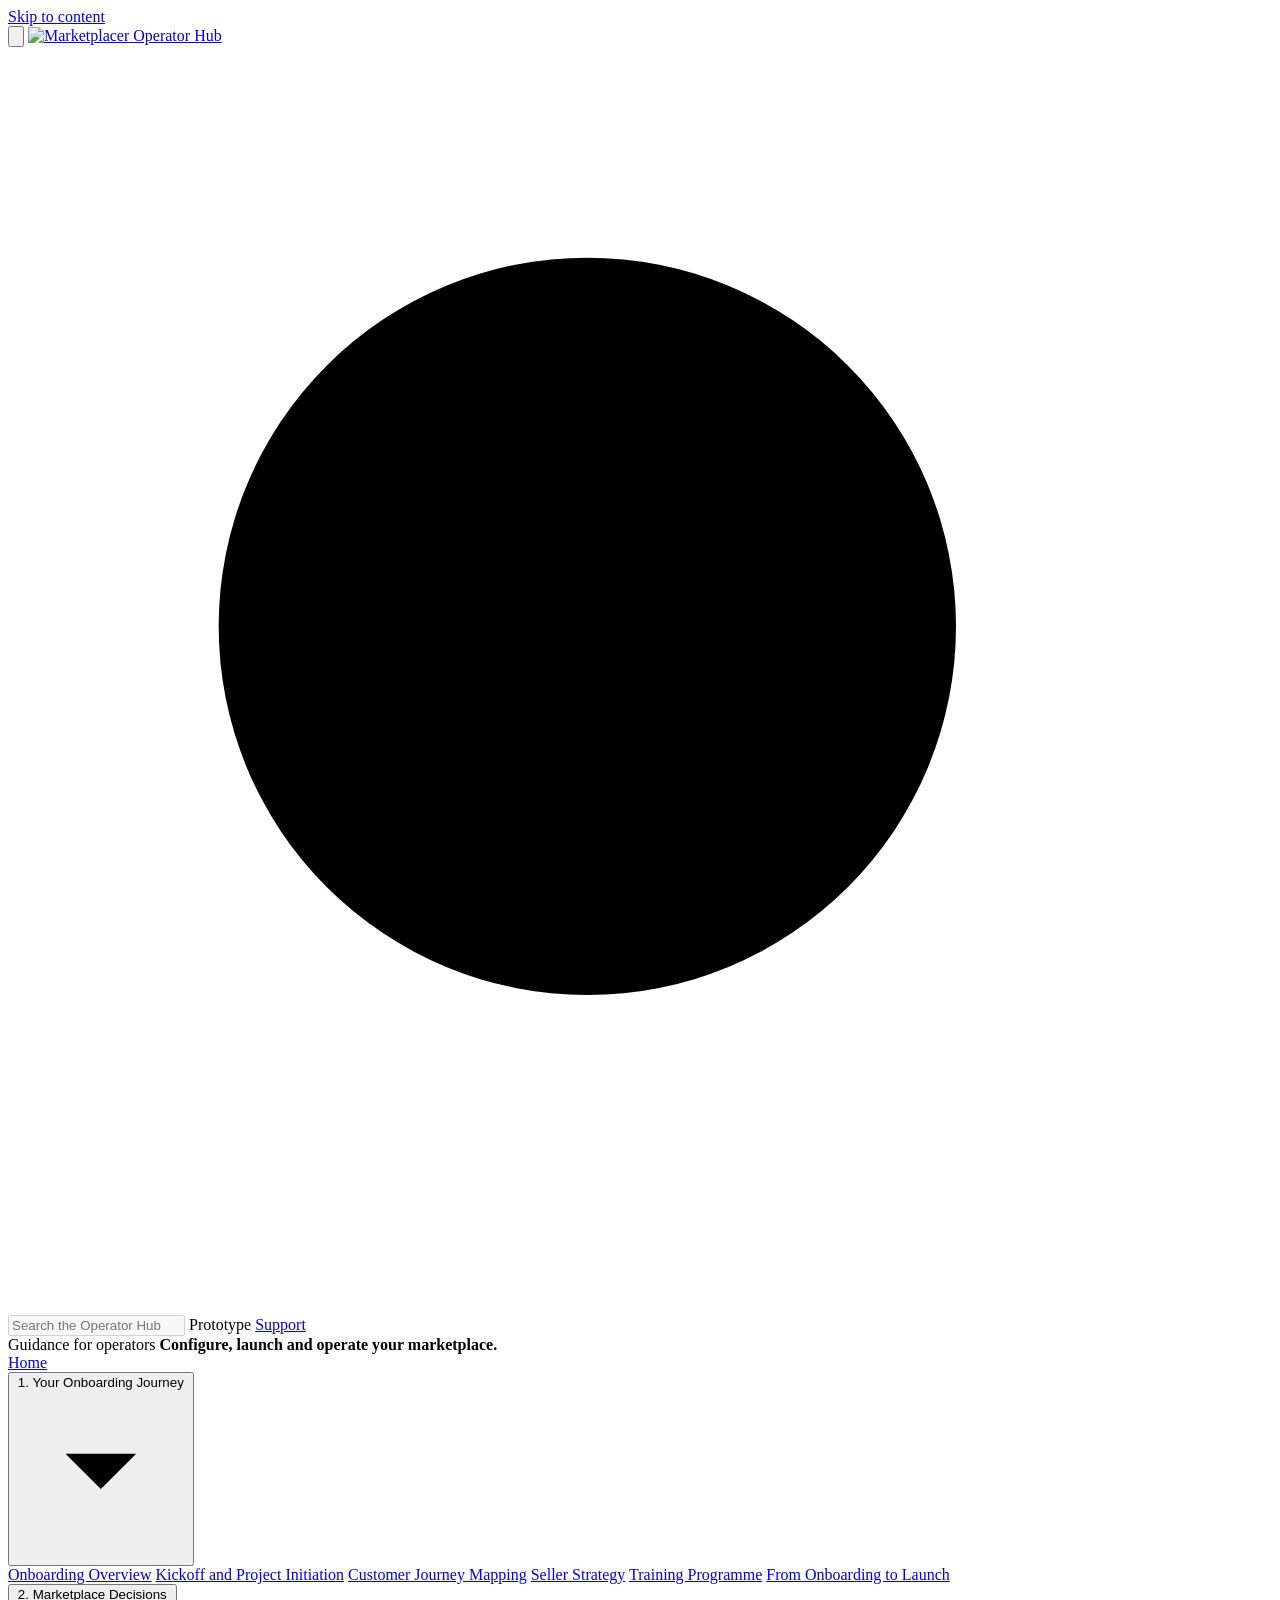
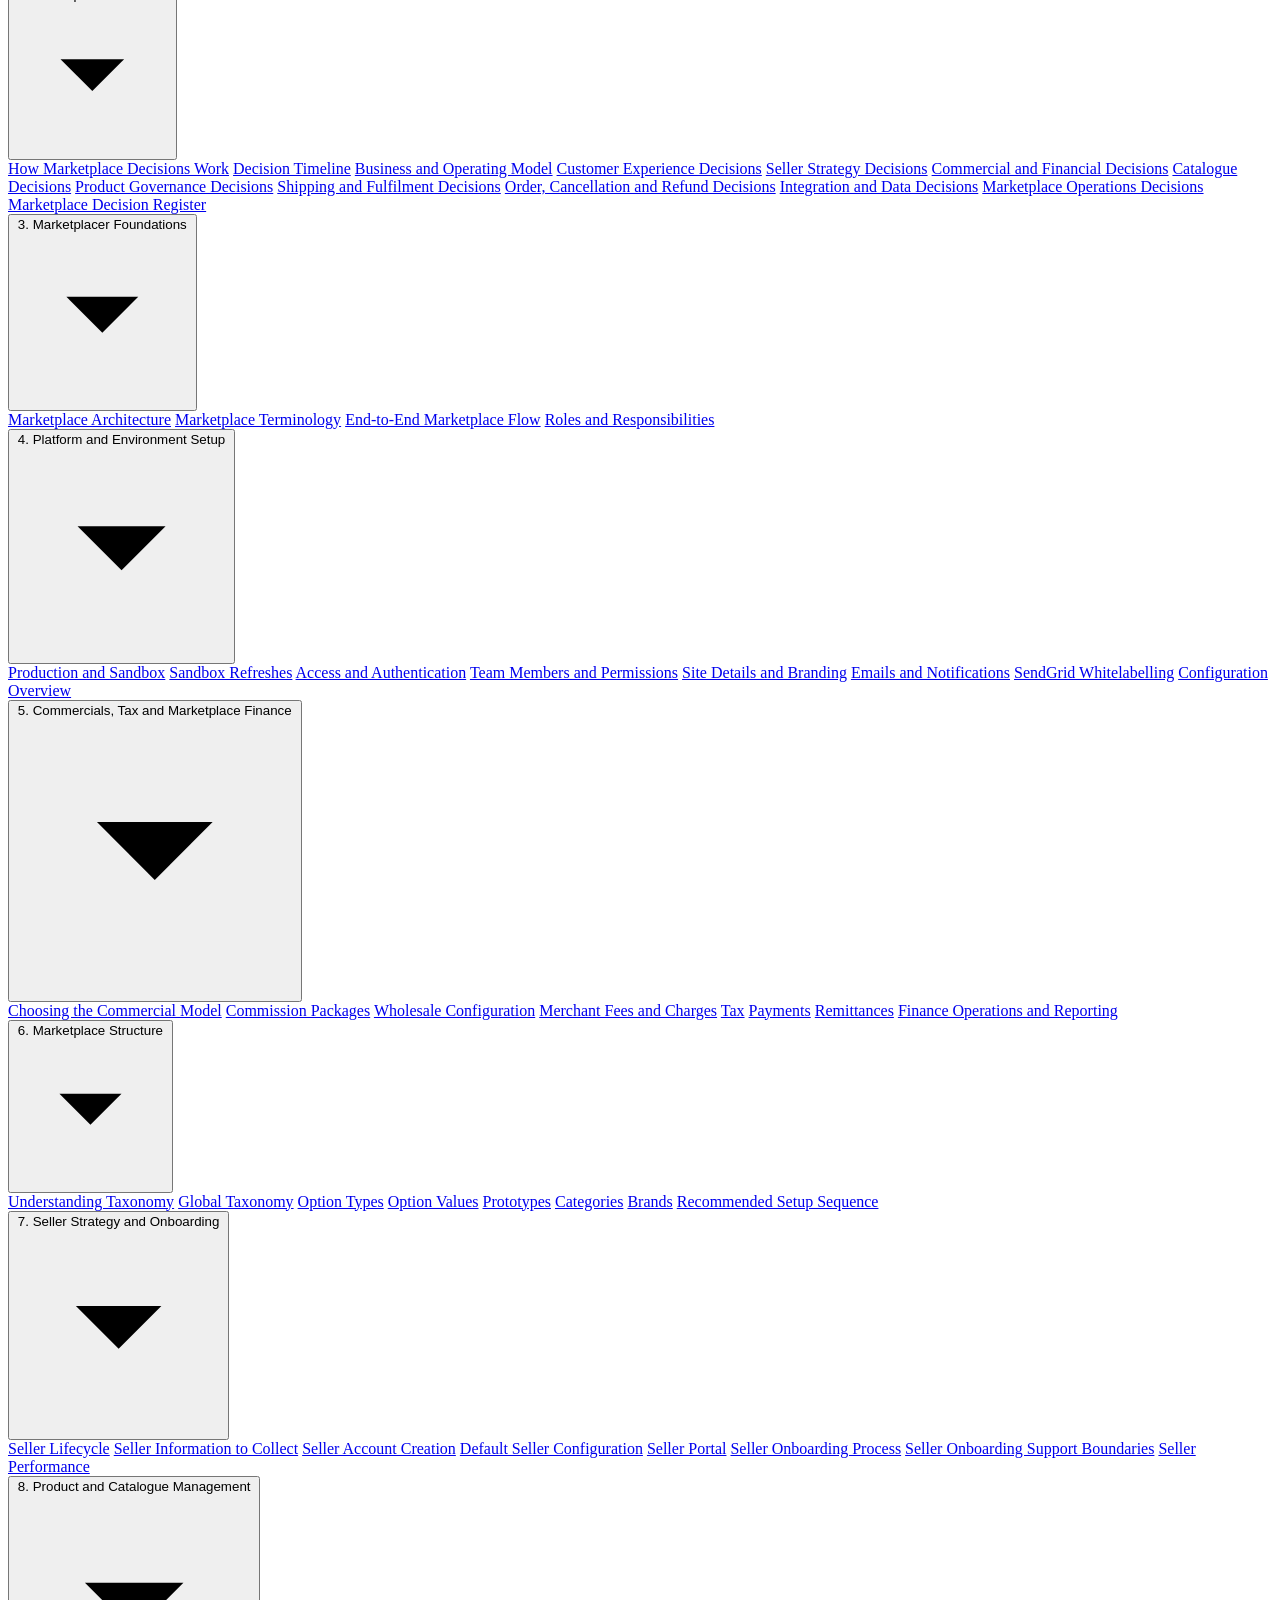
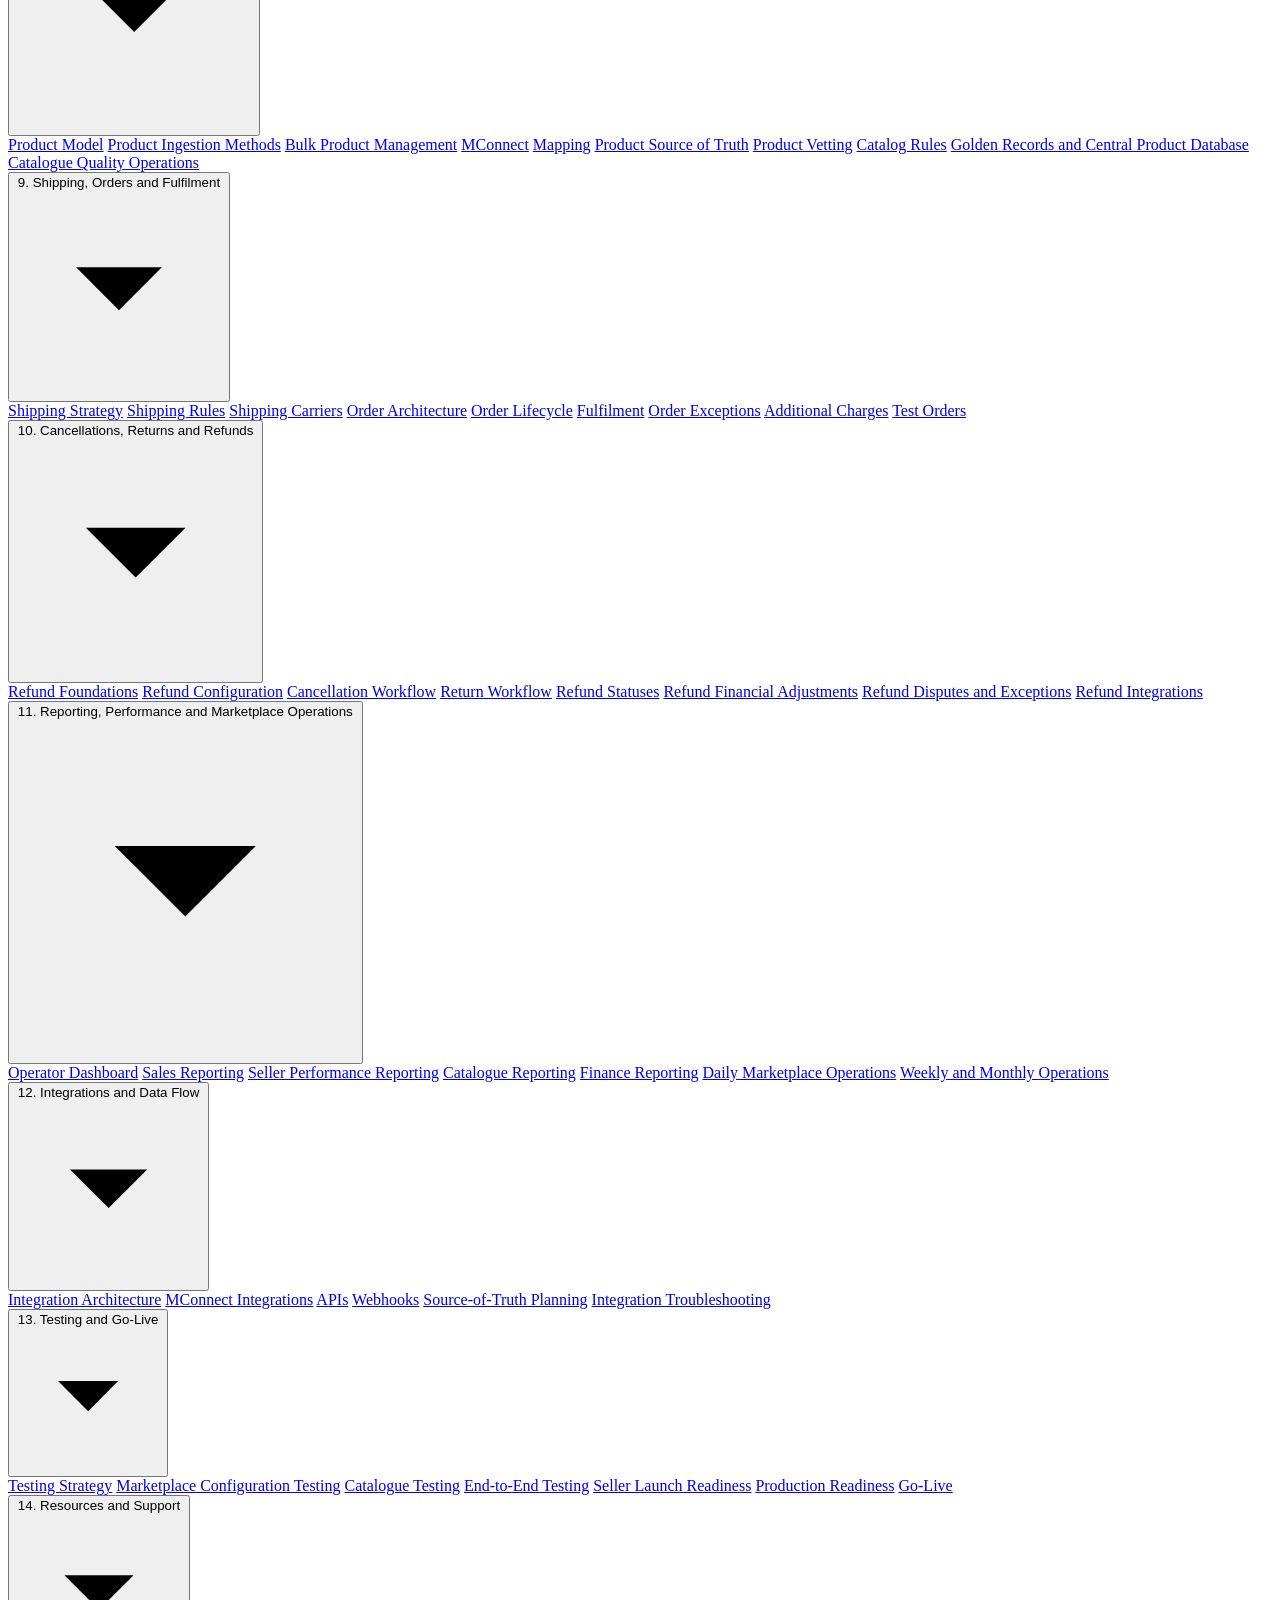
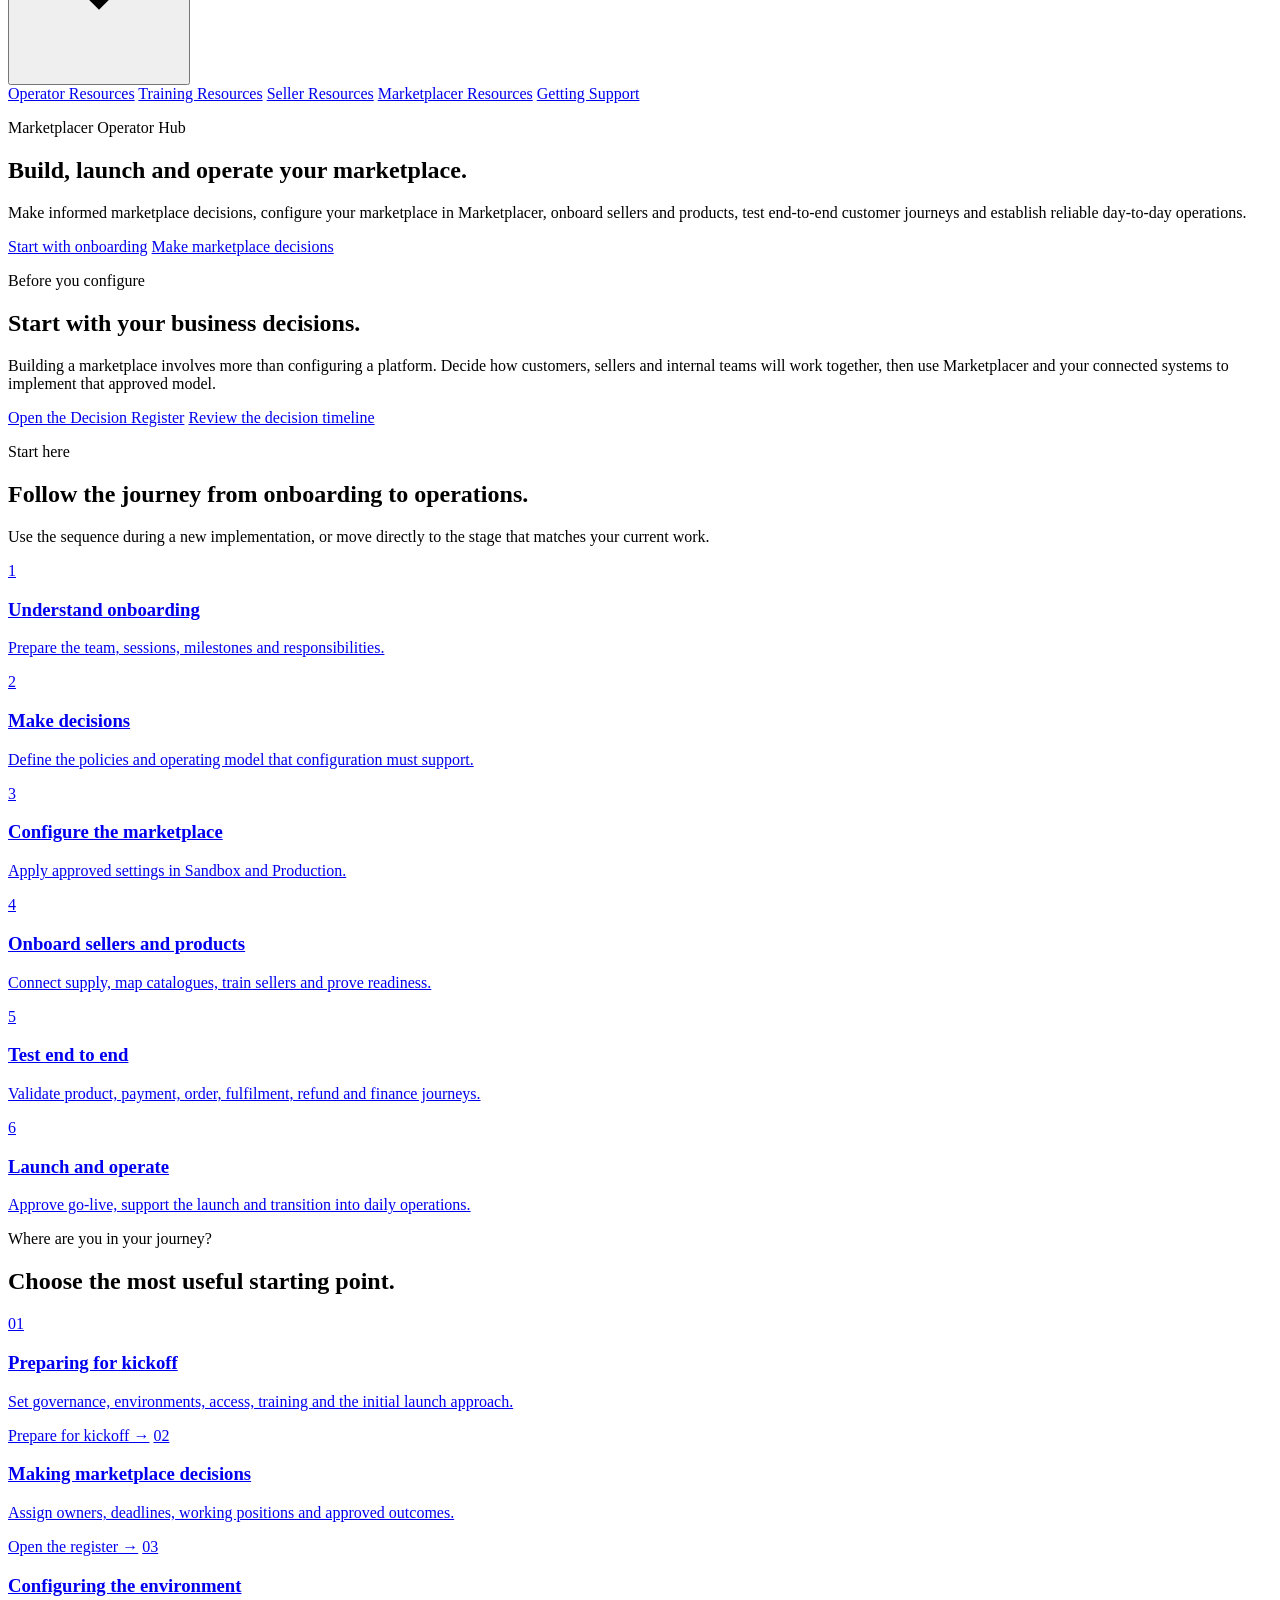
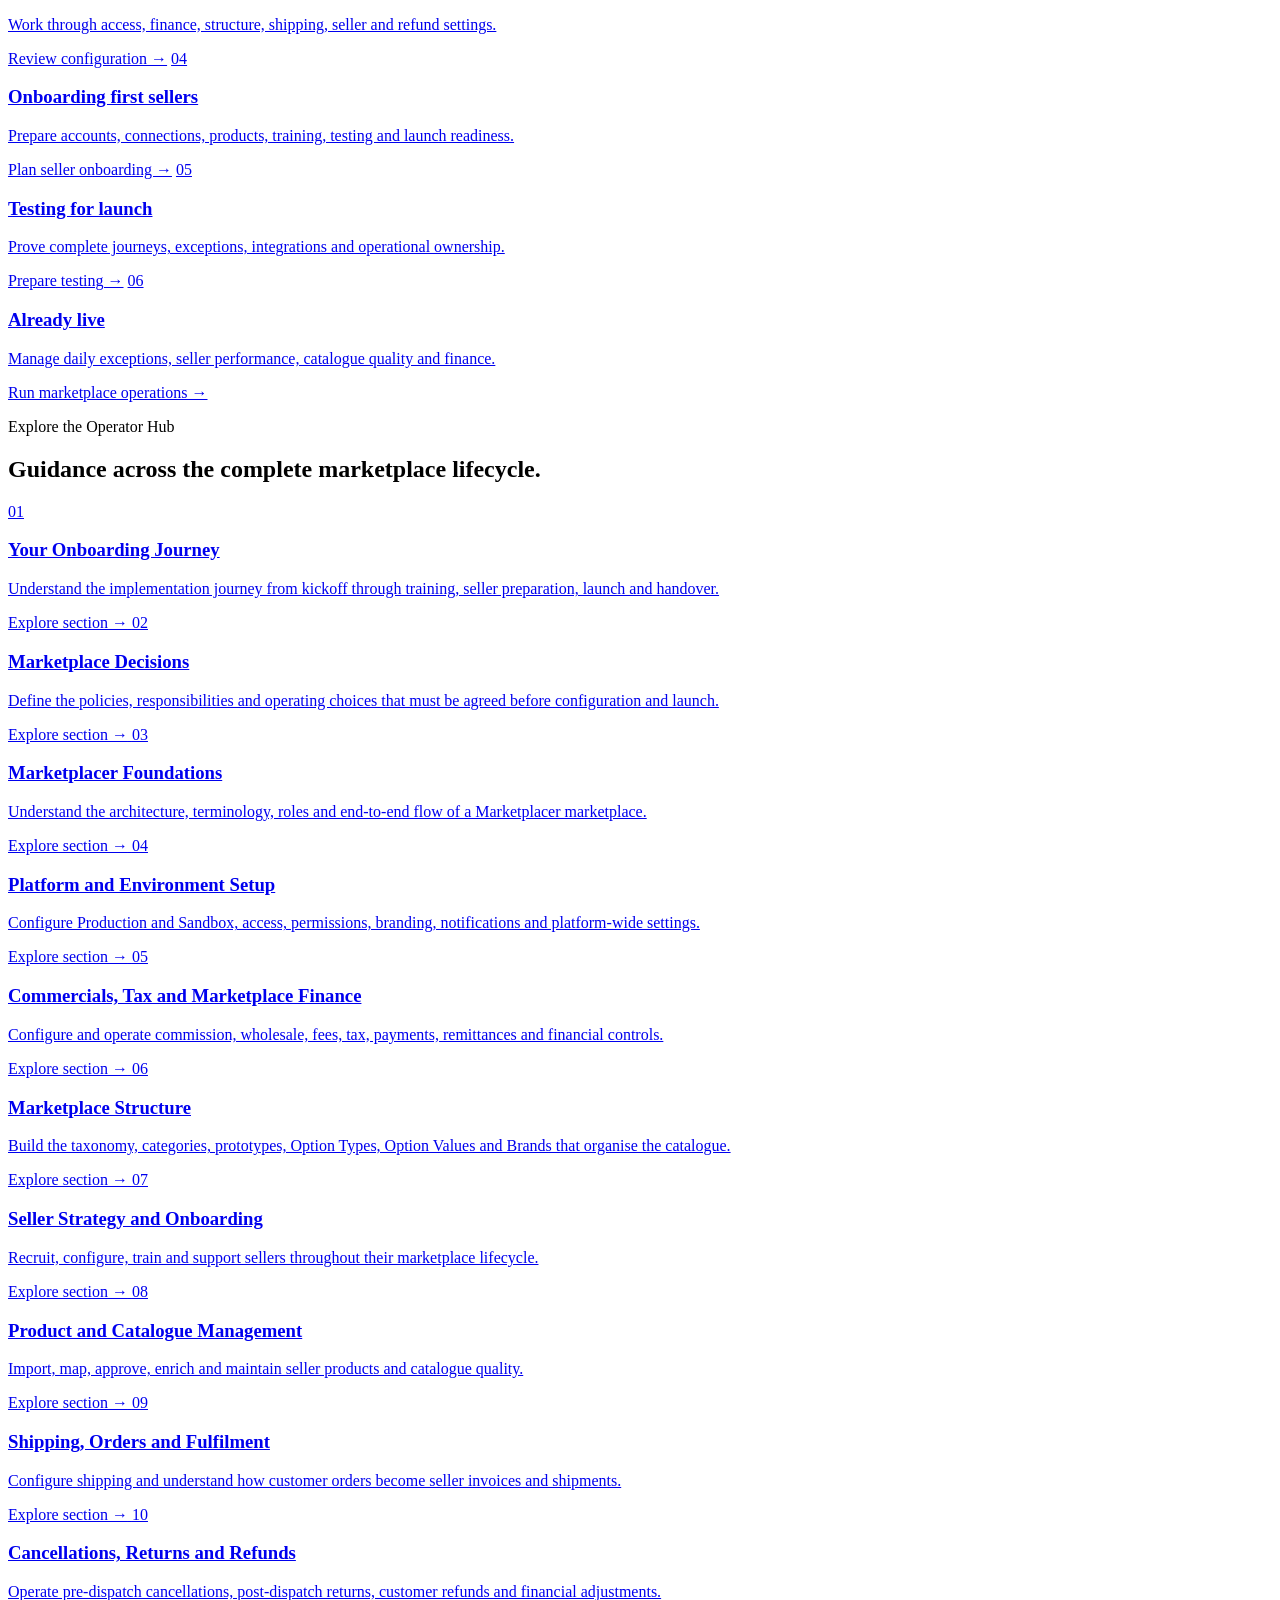
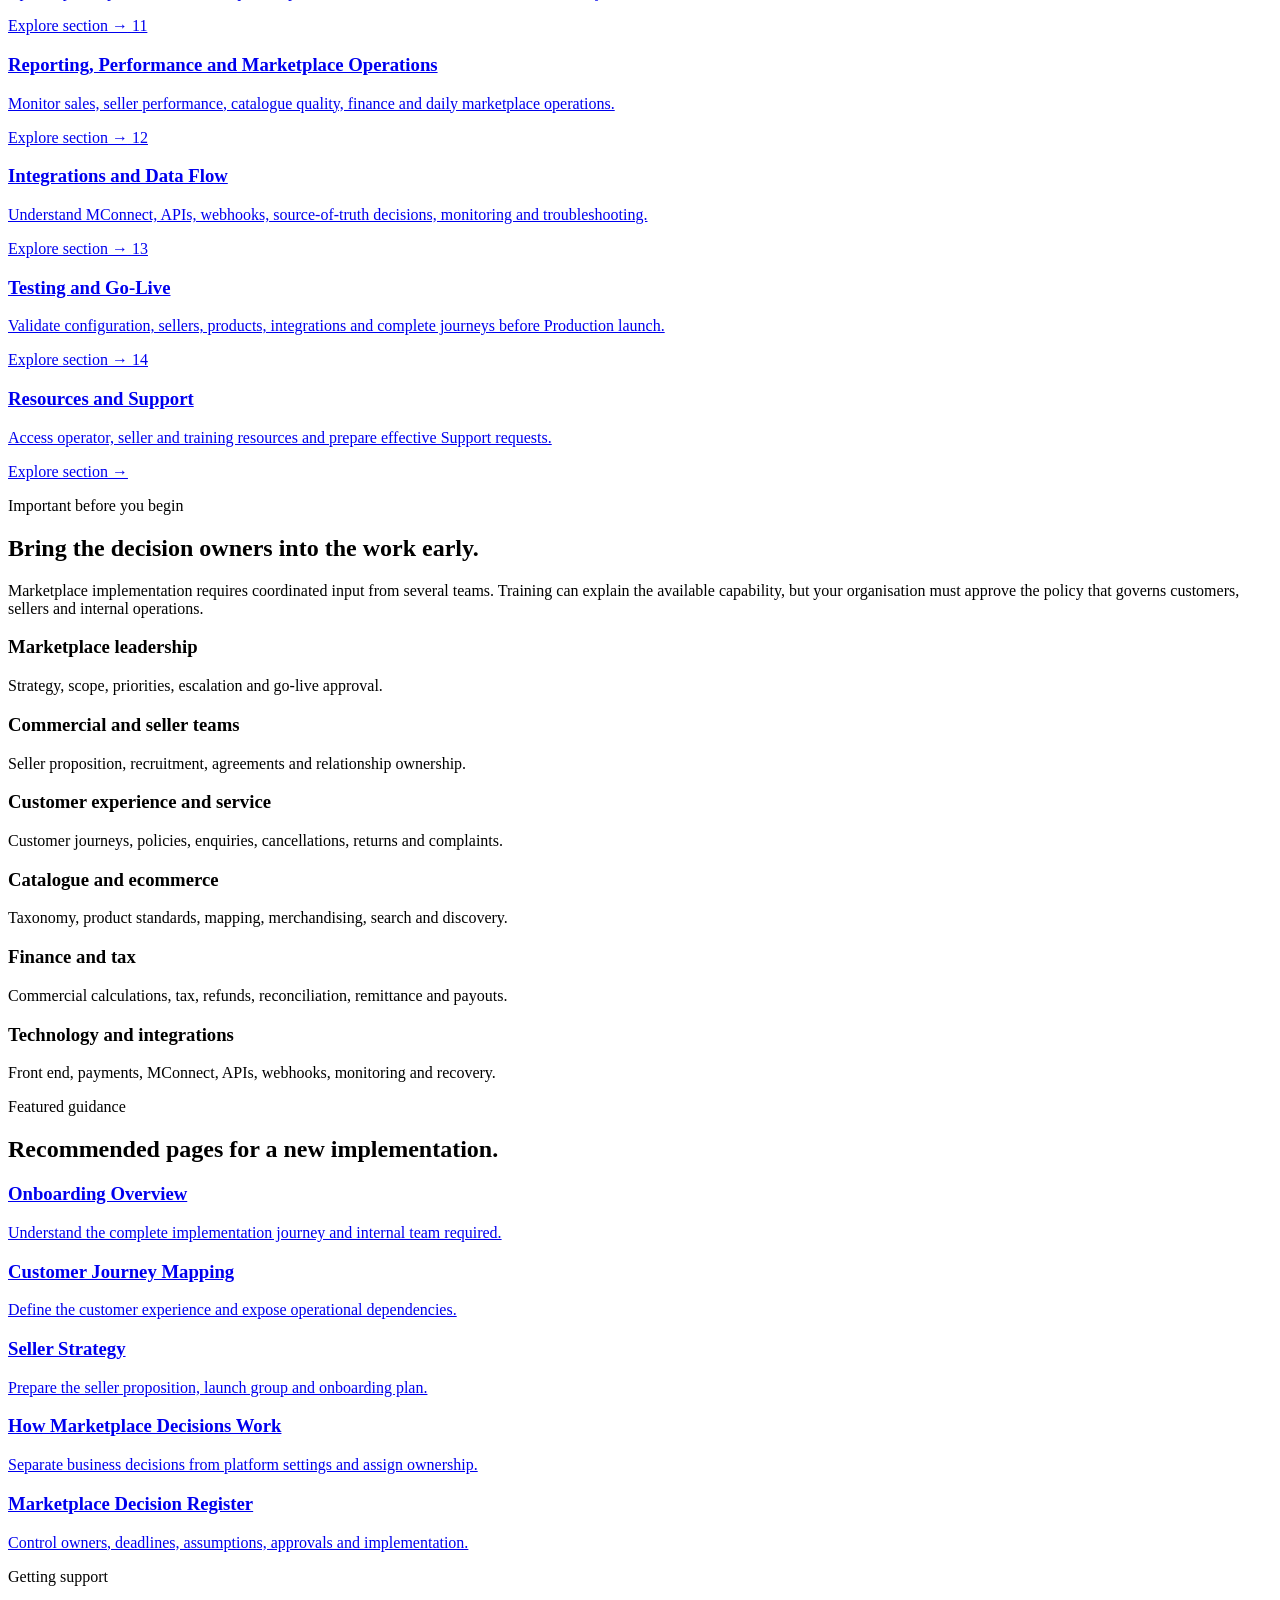
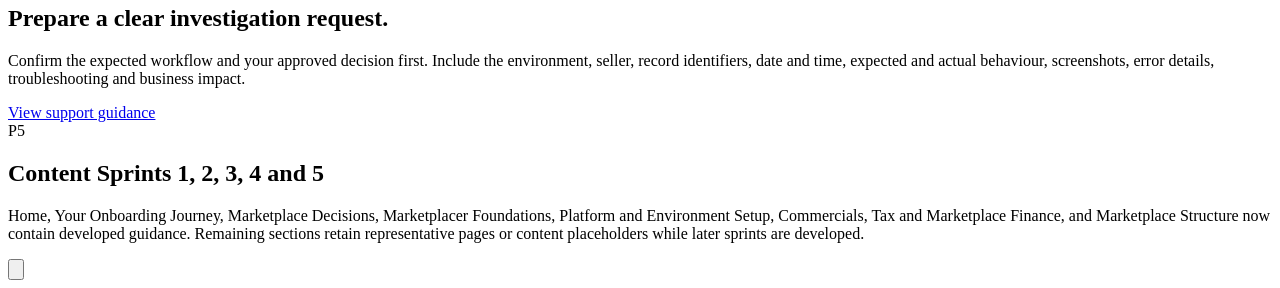
==== index.html @ d18de03f "Add Marketplace Structure Content Sprint 5 (#5) * Update Operator Hub for Content Sprint 5  * Add Ma" ====
<!doctype html>
<html lang="en">
<head>
  <meta charset="utf-8">
  <meta name="viewport" content="width=device-width, initial-scale=1">
  <meta name="description" content="Marketplacer Operator Hub prototype">
  <title>Marketplacer Operator Hub</title>
  <link rel="icon" type="image/png" href="assets/marketplacer-favicon-black.png">
  <link rel="preconnect" href="https://fonts.googleapis.com">
  <link rel="preconnect" href="https://fonts.gstatic.com" crossorigin>
  <link href="https://fonts.googleapis.com/css2?family=Manrope:wght@400;500;600;700;800&display=swap" rel="stylesheet">
  <link rel="stylesheet" href="css/styles.css">
</head>
<body>
  <a class="skip-link" href="#main-content">Skip to content</a>

  <header class="topbar">
    <button class="icon-button mobile-menu-button" id="mobile-menu-button" aria-label="Open navigation" aria-expanded="false">
      <svg viewBox="0 0 24 24" aria-hidden="true"><path d="M4 7h16M4 12h16M4 17h16"/></svg>
    </button>

    <a class="brand" href="index.html" aria-label="Marketplacer Operator Hub home">
      <img src="assets/marketplacer-logo-white.png" alt="Marketplacer">
      <span class="brand-divider" aria-hidden="true"></span>
      <span class="brand-product">Operator Hub</span>
    </a>

    <div class="topbar-actions">
      <label class="search-shell" aria-label="Search prototype">
        <svg viewBox="0 0 24 24" aria-hidden="true"><circle cx="11" cy="11" r="7"></circle><path d="m20 20-4-4"></path></svg>
        <input type="search" placeholder="Search the Operator Hub" disabled>
        <span class="prototype-label">Prototype</span>
      </label>
      <a class="support-link" href="?page=getting-support">Support</a>
    </div>
  </header>

  <div class="app-shell">
    <div class="drawer-backdrop" id="drawer-backdrop"></div>
    <aside class="sidebar" id="sidebar" aria-label="Main navigation">
      <div class="sidebar-intro">
        <span class="eyebrow">Guidance for operators</span>
        <strong>Configure, launch and operate your marketplace.</strong>
      </div>
      <nav id="primary-navigation"></nav>
    </aside>

    <main id="main-content" class="main-content" tabindex="-1">
      <div id="page-root"></div>
    </main>
  </div>

  <button class="back-to-top" id="back-to-top" aria-label="Back to top">
    <svg viewBox="0 0 24 24" aria-hidden="true"><path d="m6 14 6-6 6 6"/></svg>
  </button>

  <script src="js/content-sprint-1.js"></script>
  <script src="js/content-sprint-2.js"></script>
  <script src="js/content-sprint-3.js"></script>
  <script src="js/content-sprint-4.js"></script>
  <script src="js/content-sprint-5.js"></script>
  <script src="js/app.js"></script>
</body>
</html>
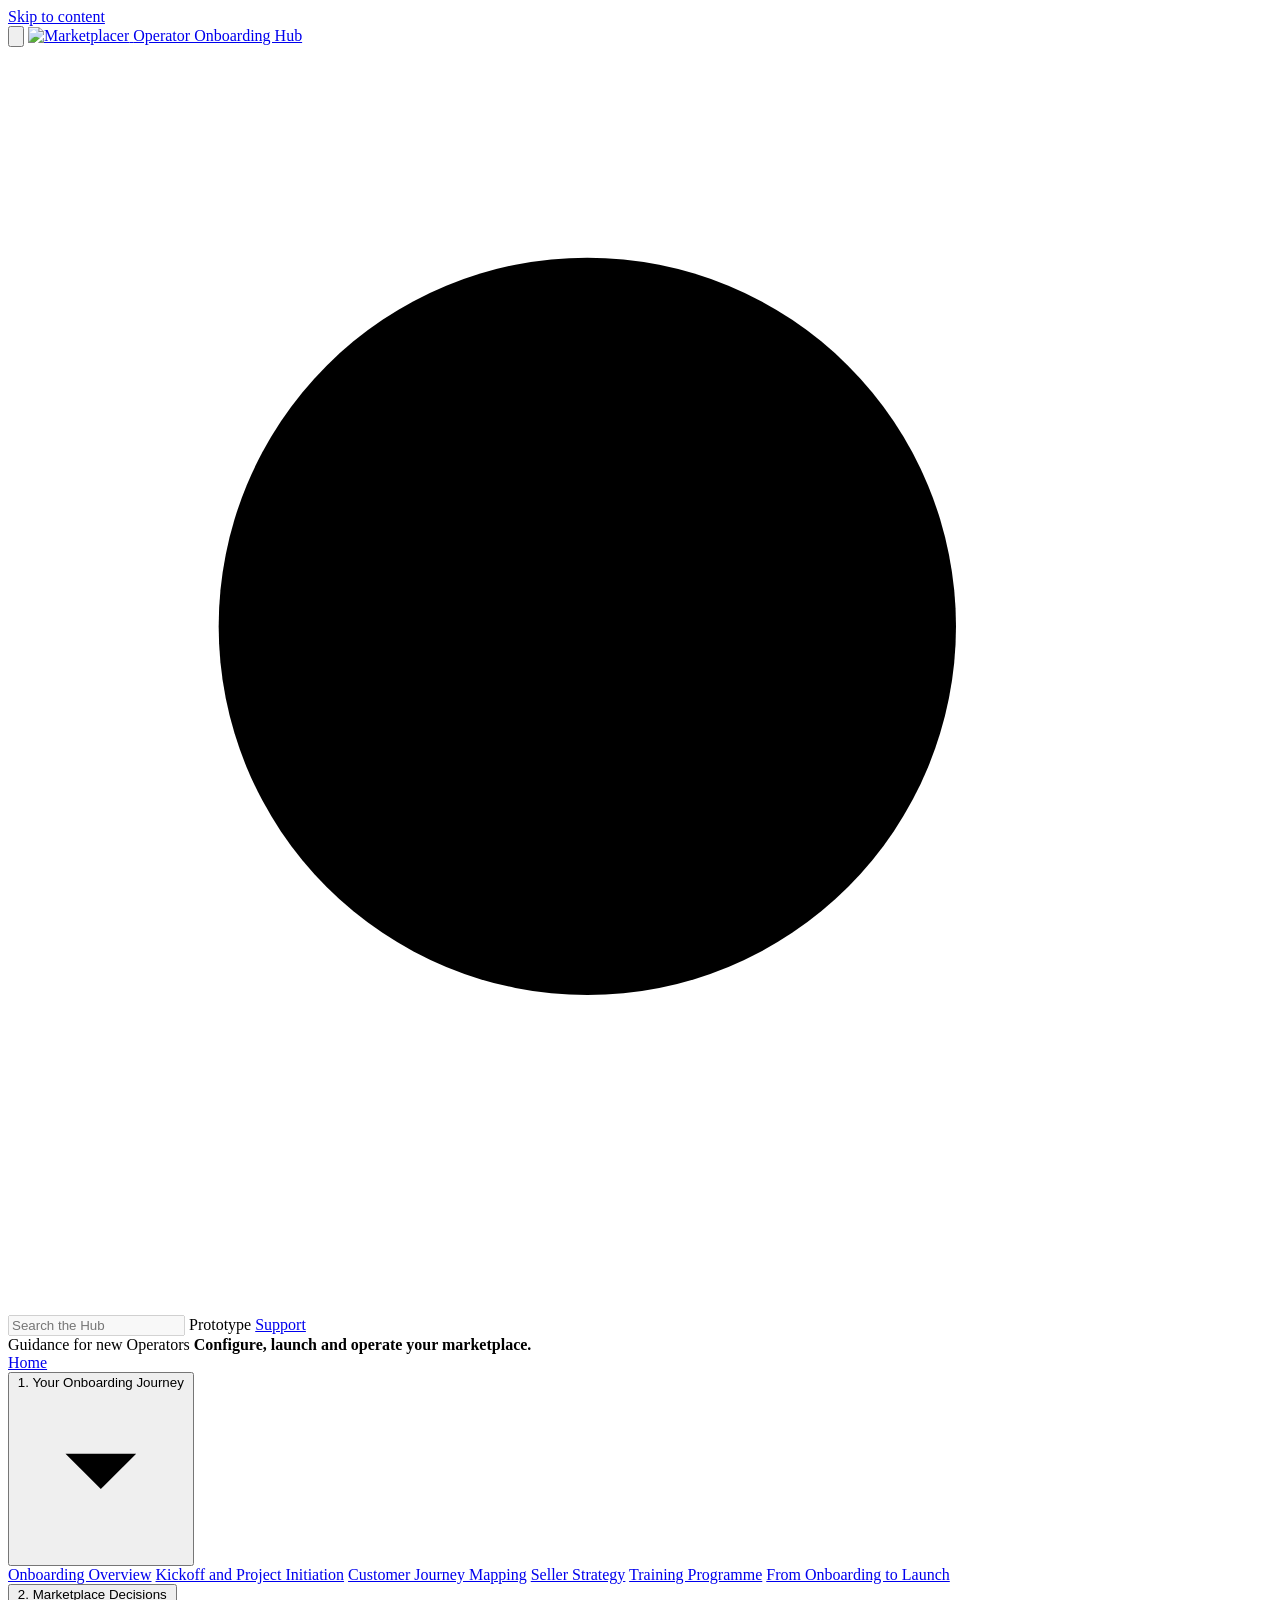
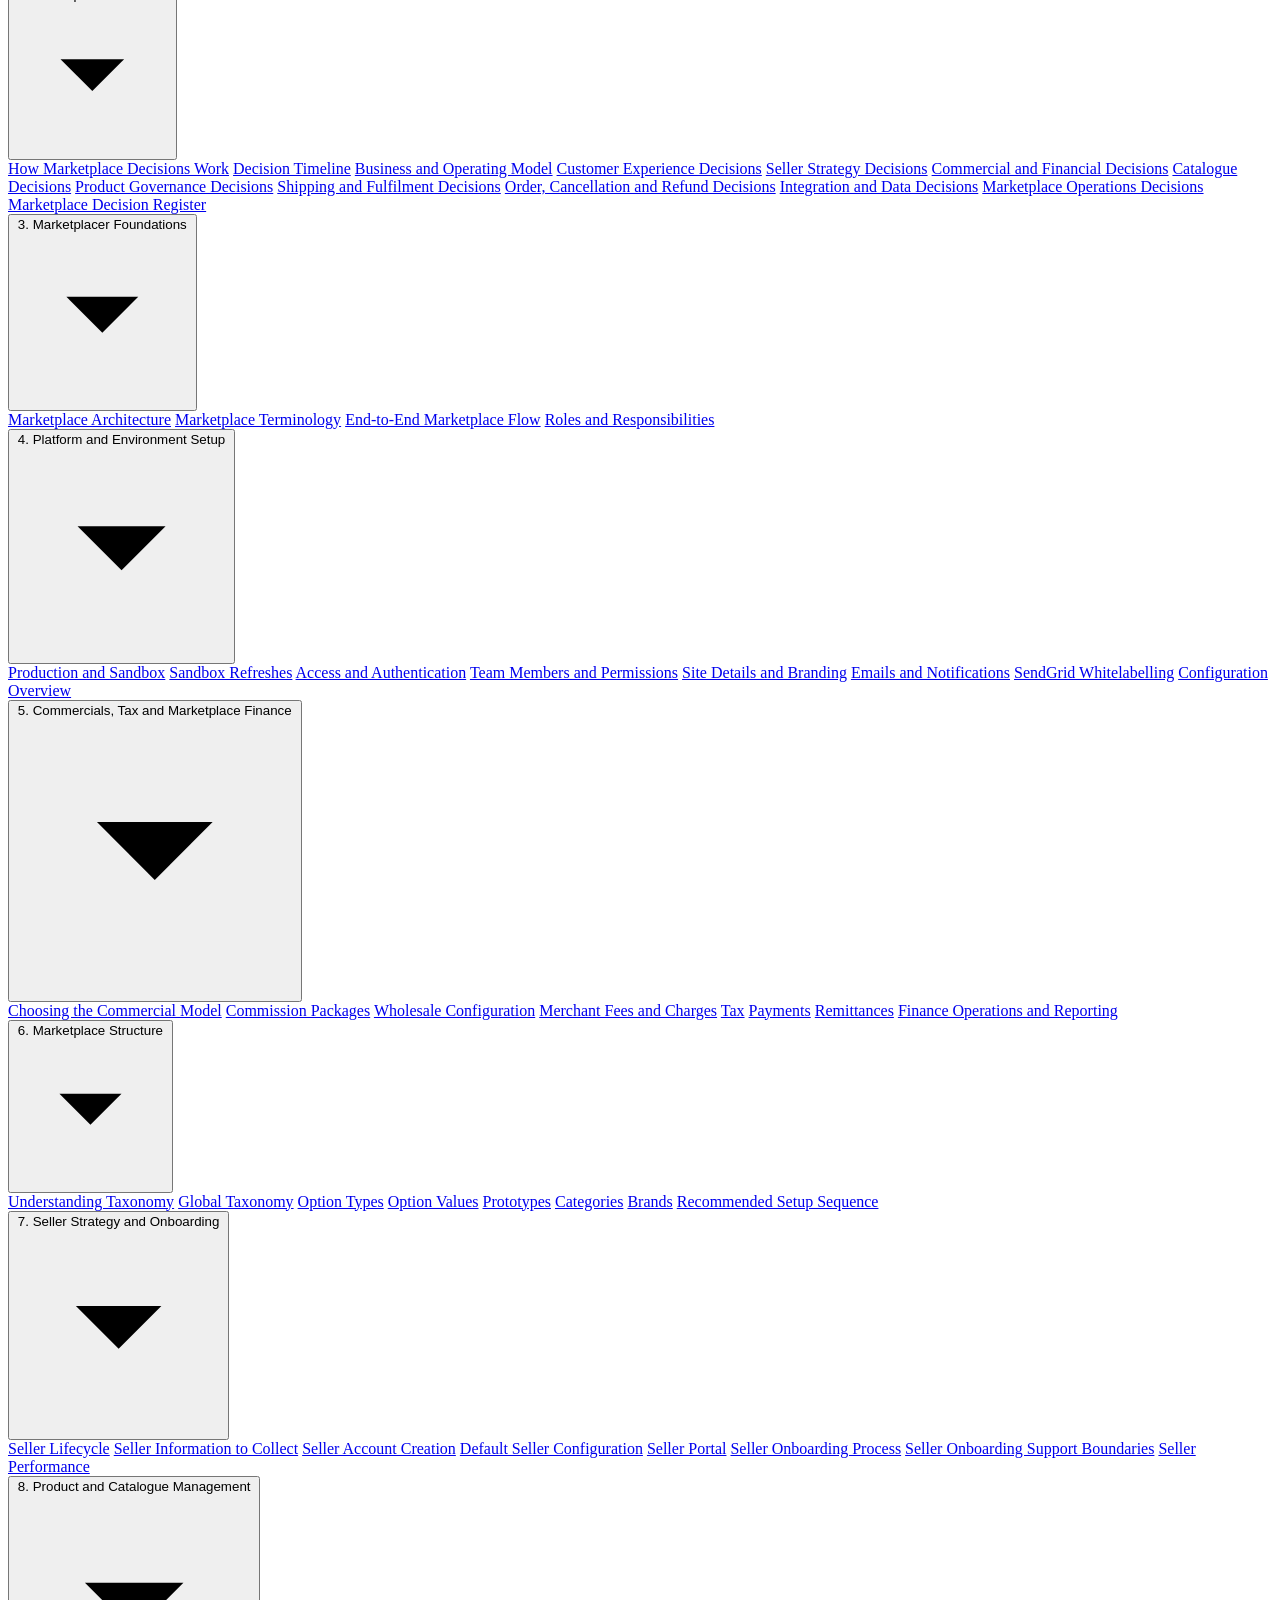
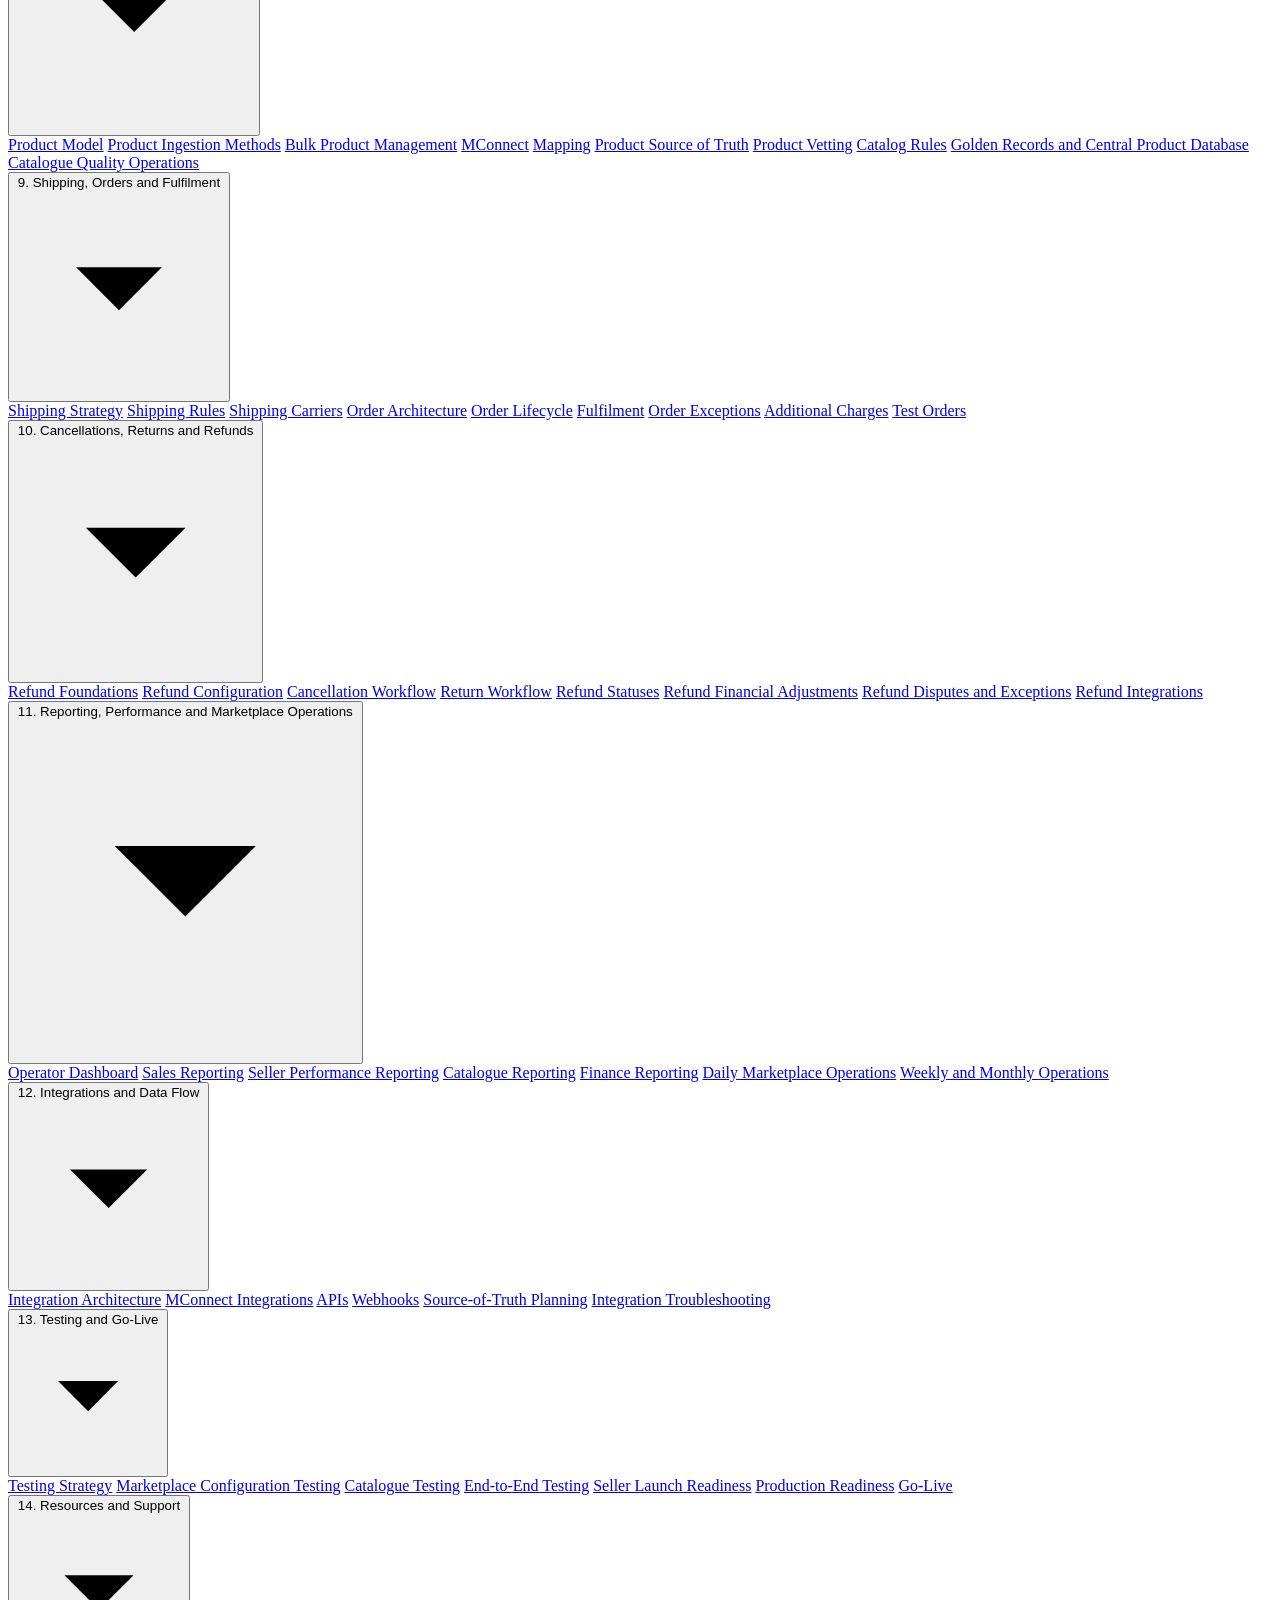
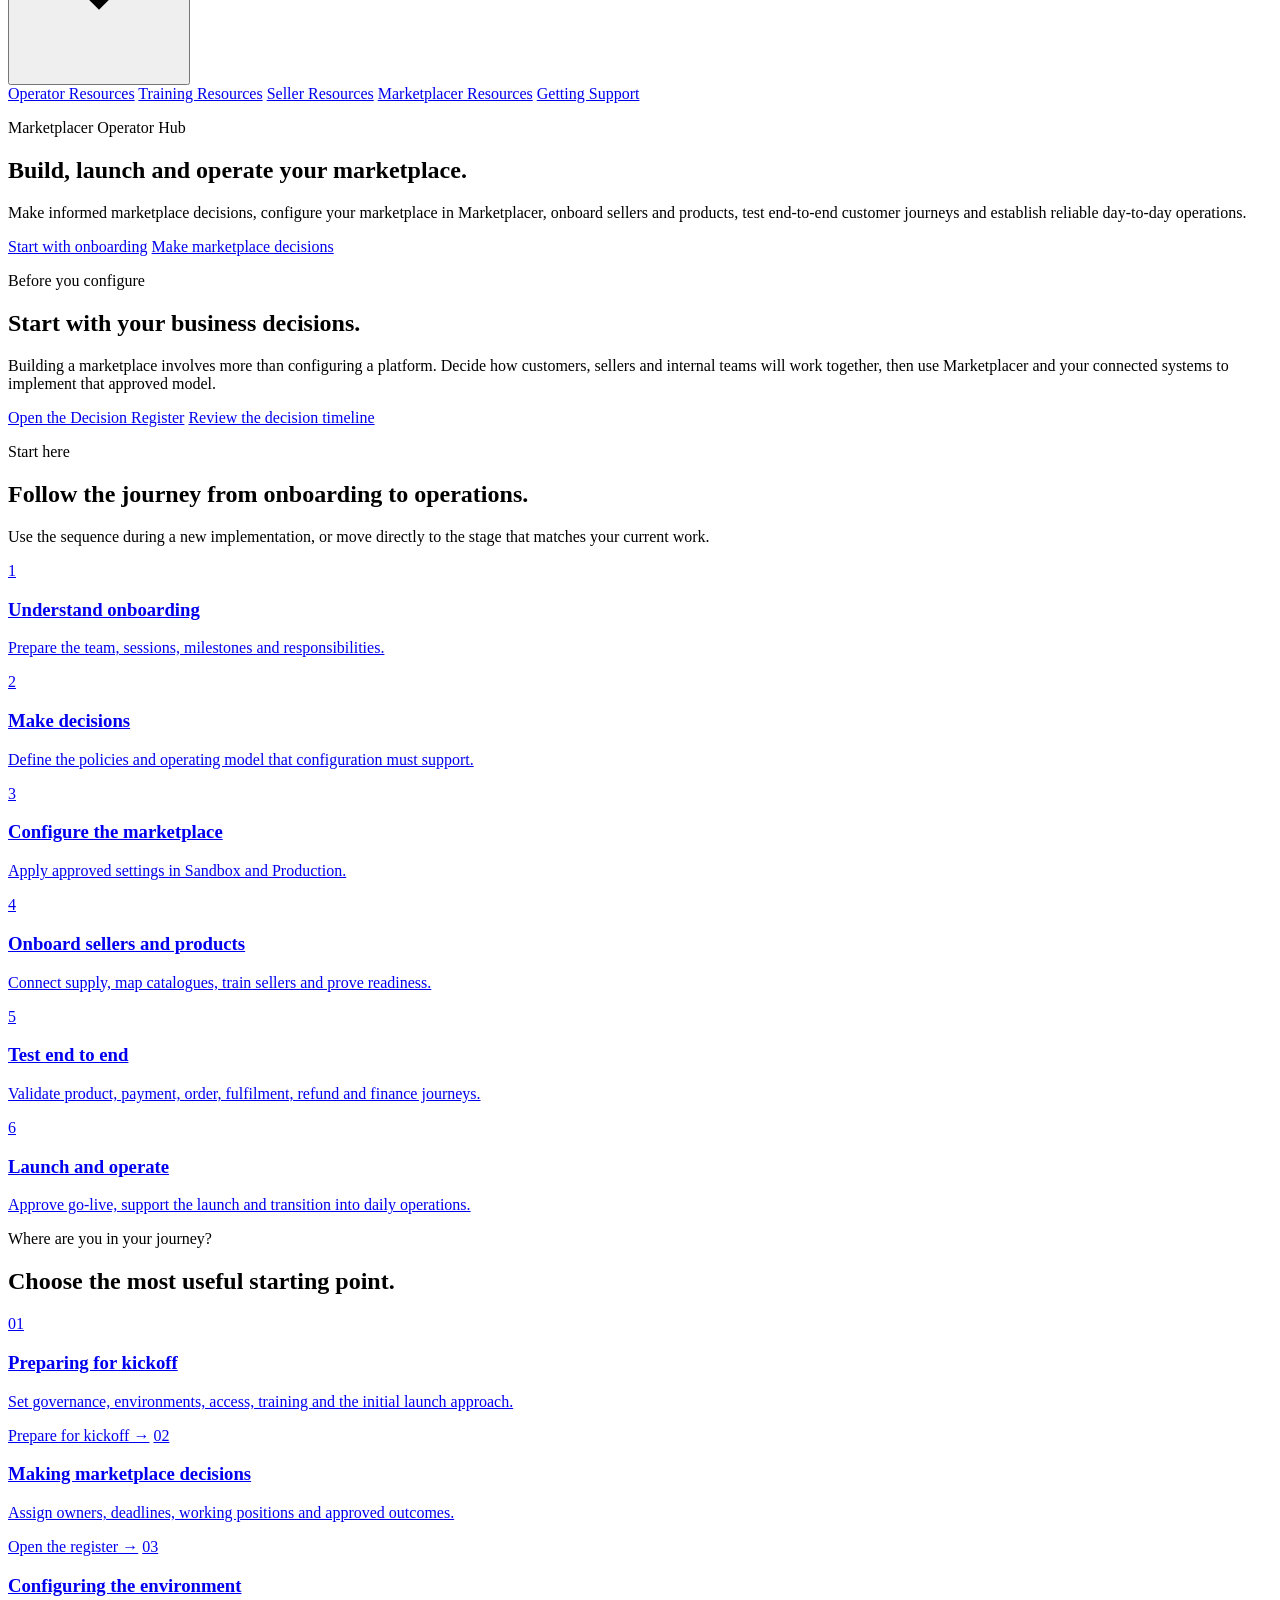
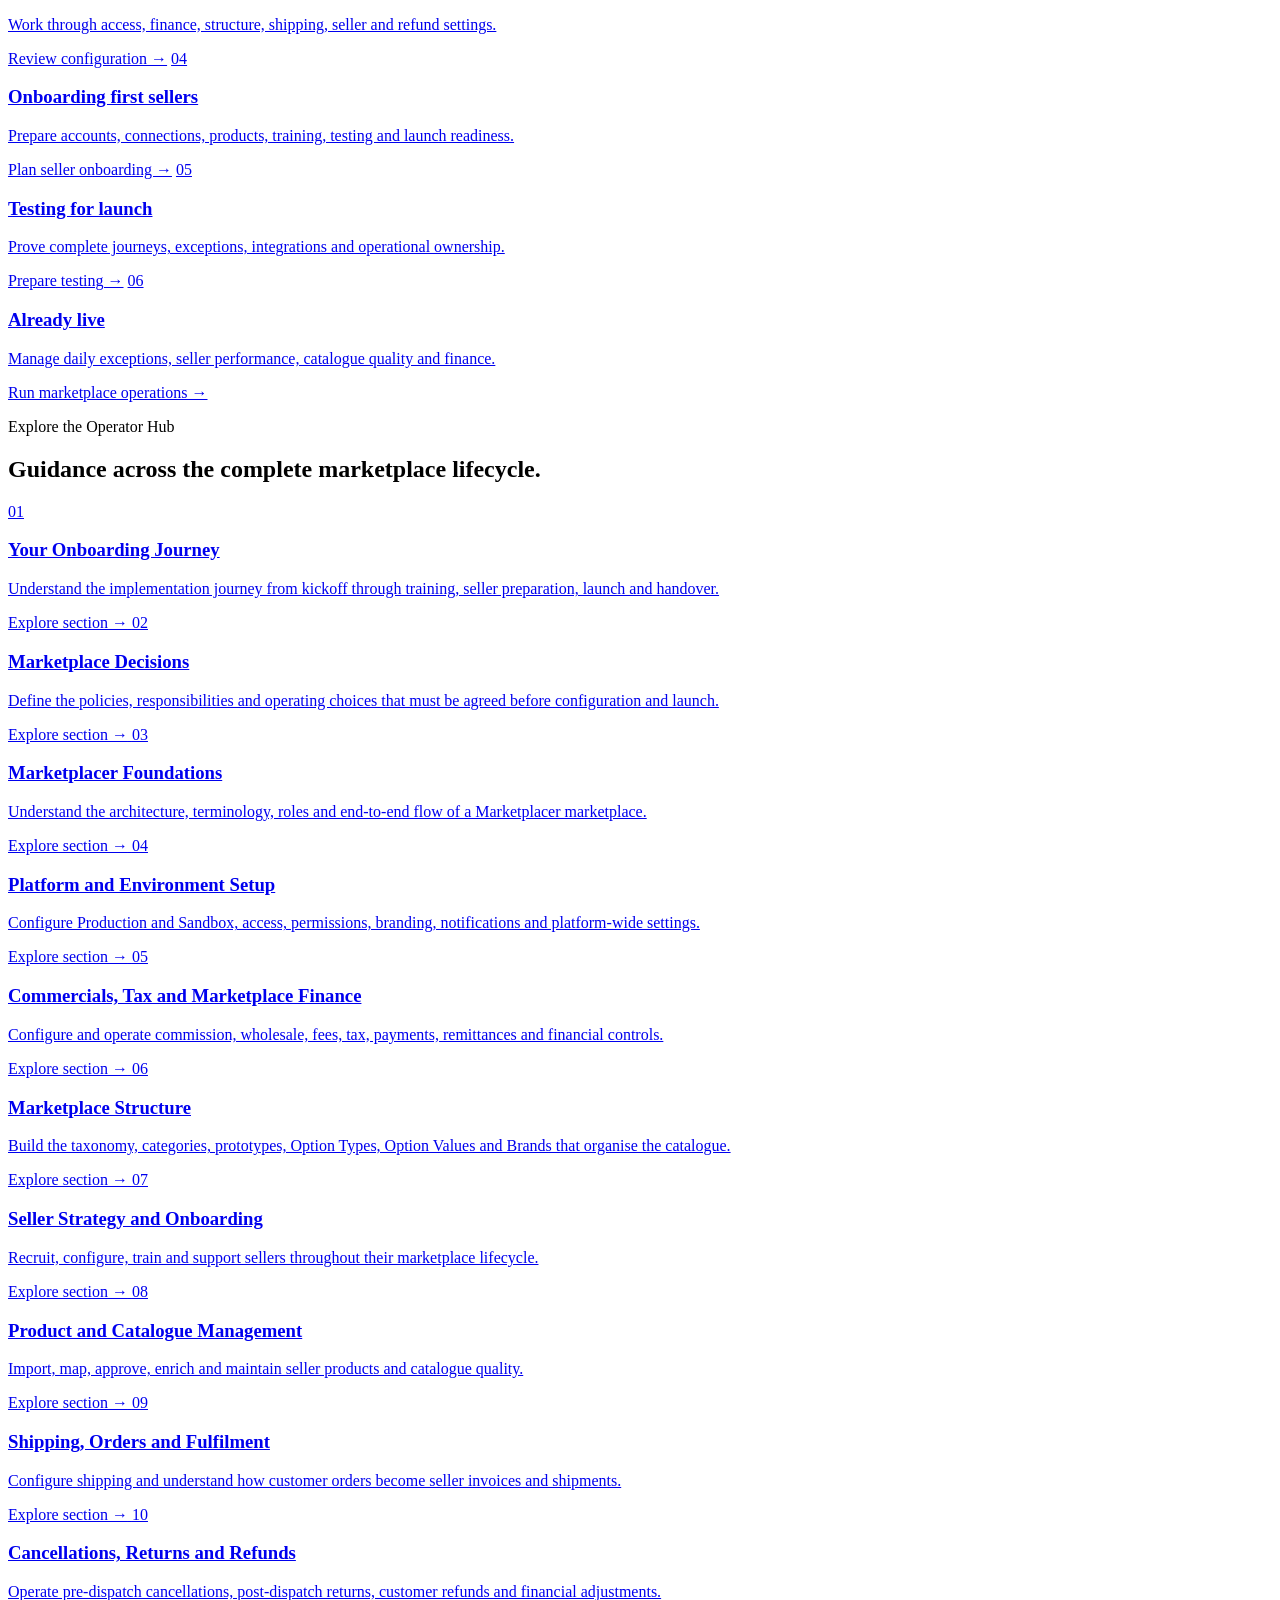
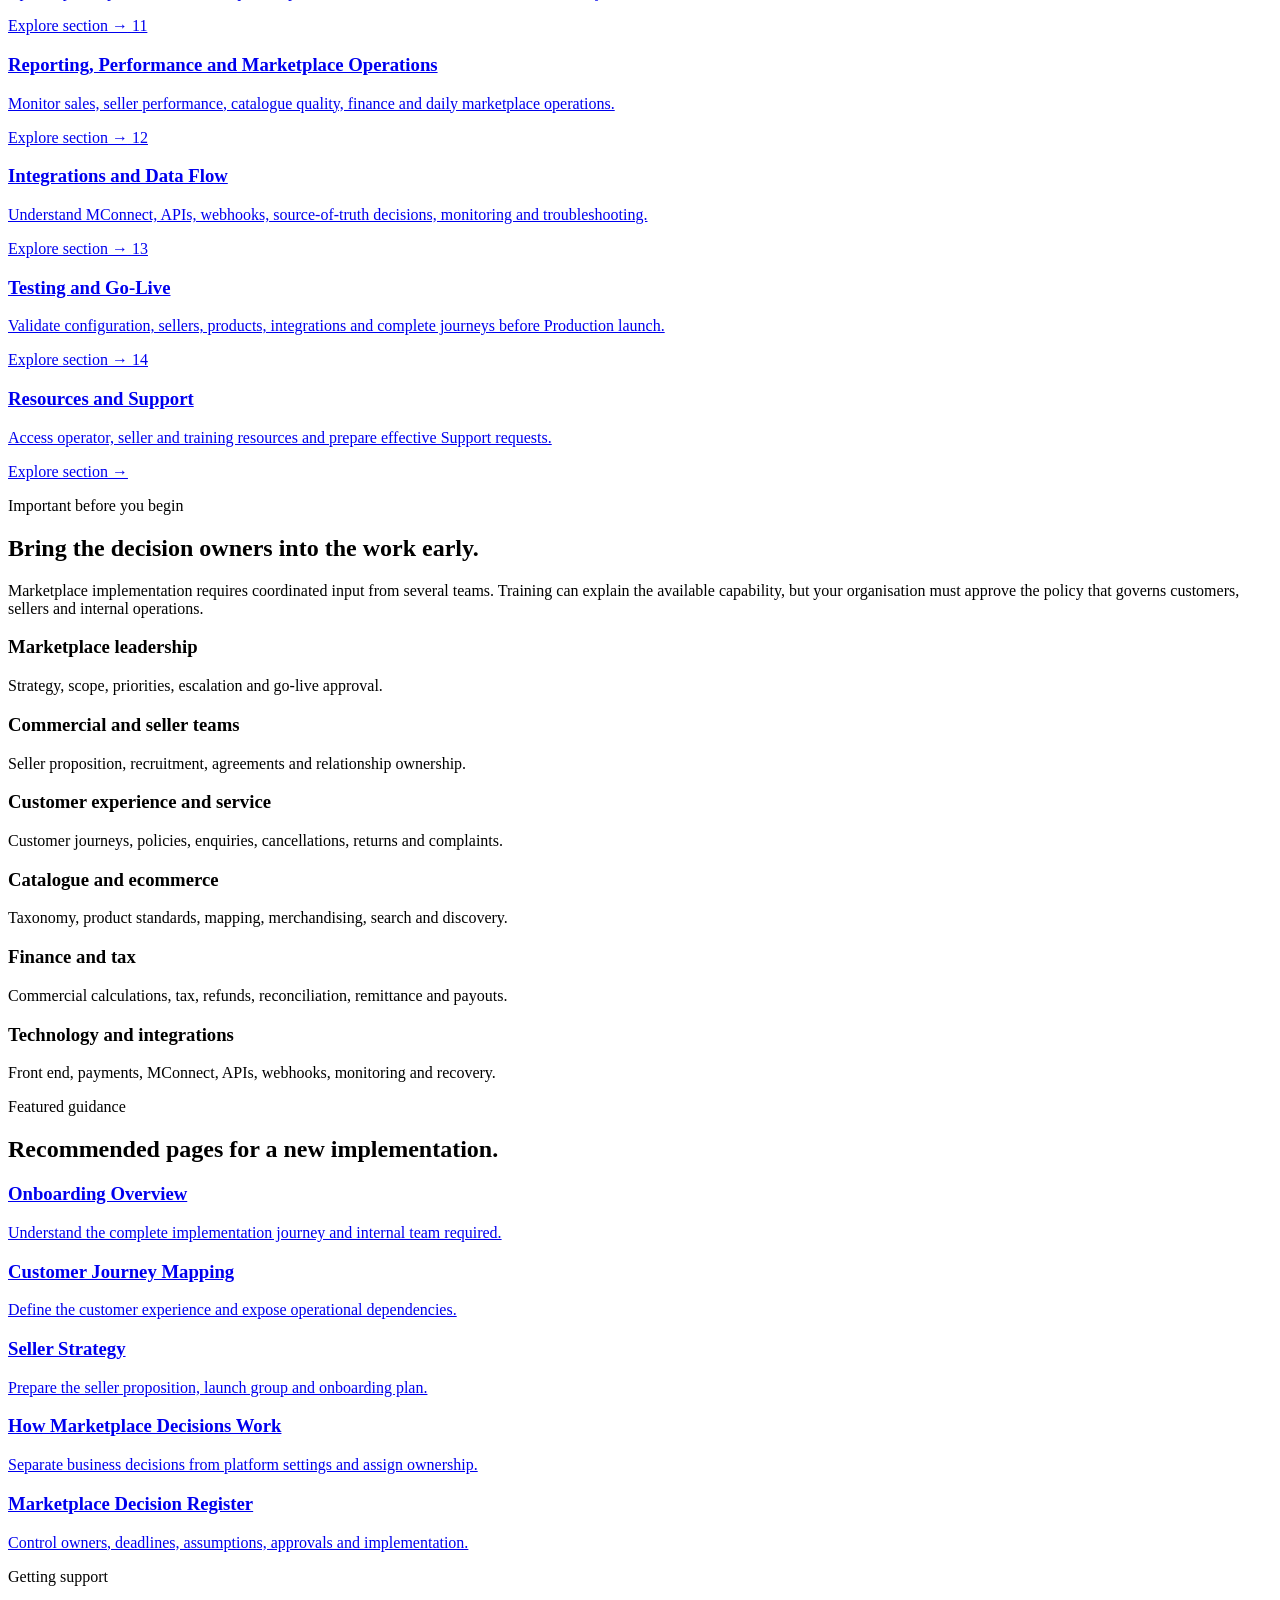
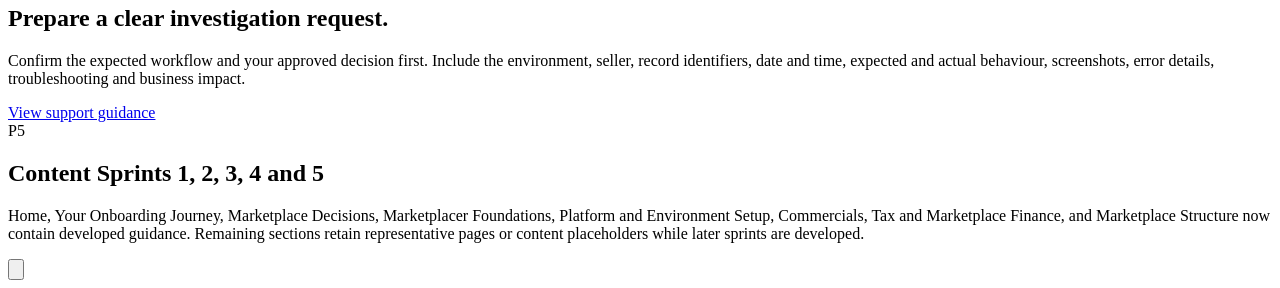
==== commit 5fdc4244: "Add Content Sprint 6 and refine hub navigation" ====
--- a/index.html
+++ b/index.html
@@ -3,8 +3,8 @@
 <head>
   <meta charset="utf-8">
   <meta name="viewport" content="width=device-width, initial-scale=1">
-  <meta name="description" content="Marketplacer Operator Hub prototype">
-  <title>Marketplacer Operator Hub</title>
+  <meta name="description" content="Marketplacer Operator Onboarding Hub: step-by-step guidance for designing, configuring, testing, launching and operating a Marketplacer marketplace">
+  <title>Marketplacer Operator Onboarding Hub</title>
   <link rel="icon" type="image/png" href="assets/marketplacer-favicon-black.png">
   <link rel="preconnect" href="https://fonts.googleapis.com">
   <link rel="preconnect" href="https://fonts.gstatic.com" crossorigin>
@@ -19,16 +19,16 @@
       <svg viewBox="0 0 24 24" aria-hidden="true"><path d="M4 7h16M4 12h16M4 17h16"/></svg>
     </button>
 
-    <a class="brand" href="index.html" aria-label="Marketplacer Operator Hub home">
+    <a class="brand" href="index.html" aria-label="Marketplacer Operator Onboarding Hub home">
       <img src="assets/marketplacer-logo-white.png" alt="Marketplacer">
       <span class="brand-divider" aria-hidden="true"></span>
-      <span class="brand-product">Operator Hub</span>
+      <span class="brand-product">Operator Onboarding Hub</span>
     </a>
 
     <div class="topbar-actions">
       <label class="search-shell" aria-label="Search prototype">
         <svg viewBox="0 0 24 24" aria-hidden="true"><circle cx="11" cy="11" r="7"></circle><path d="m20 20-4-4"></path></svg>
-        <input type="search" placeholder="Search the Operator Hub" disabled>
+        <input type="search" placeholder="Search the Hub" disabled>
         <span class="prototype-label">Prototype</span>
       </label>
       <a class="support-link" href="?page=getting-support">Support</a>
@@ -39,7 +39,7 @@
     <div class="drawer-backdrop" id="drawer-backdrop"></div>
     <aside class="sidebar" id="sidebar" aria-label="Main navigation">
       <div class="sidebar-intro">
-        <span class="eyebrow">Guidance for operators</span>
+        <span class="eyebrow">Guidance for new Operators</span>
         <strong>Configure, launch and operate your marketplace.</strong>
       </div>
       <nav id="primary-navigation"></nav>
@@ -59,6 +59,7 @@
   <script src="js/content-sprint-3.js"></script>
   <script src="js/content-sprint-4.js"></script>
   <script src="js/content-sprint-5.js"></script>
+  <script src="js/content-sprint-6.js"></script>
   <script src="js/app.js"></script>
 </body>
 </html>
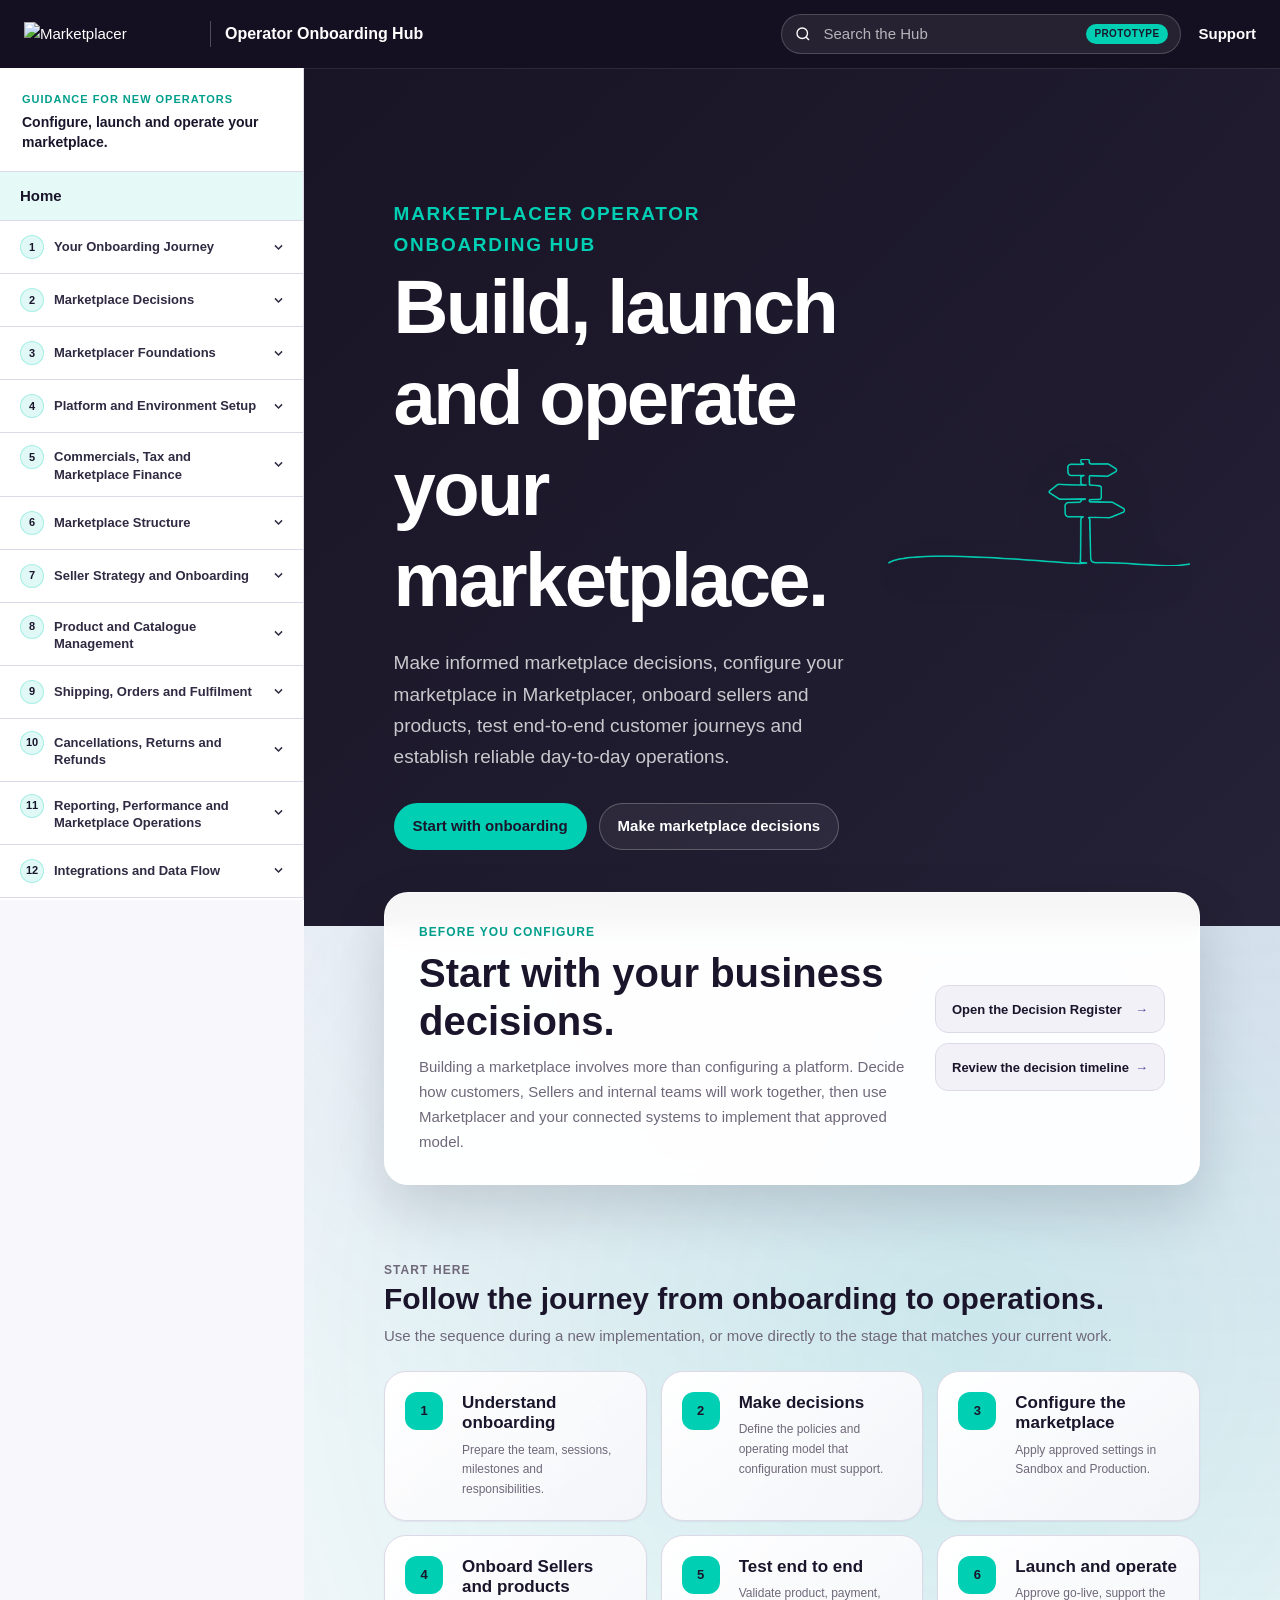
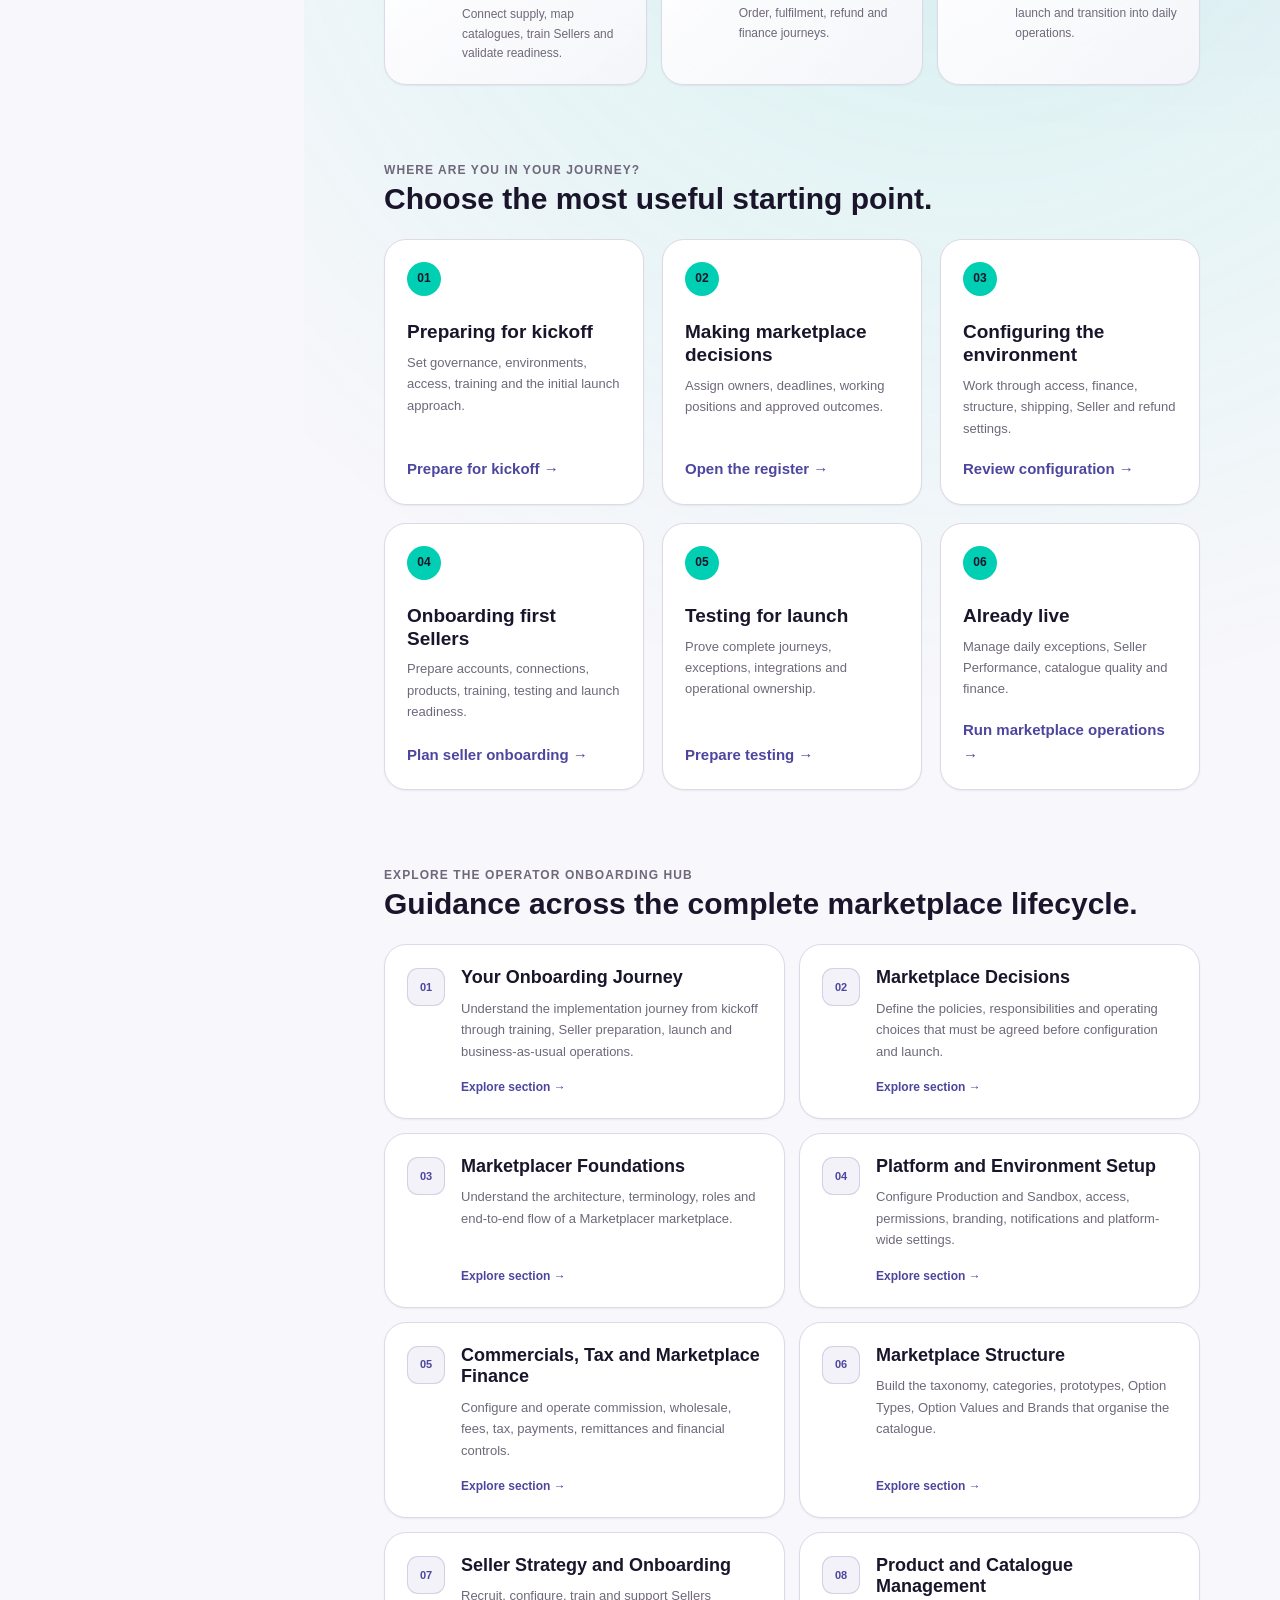
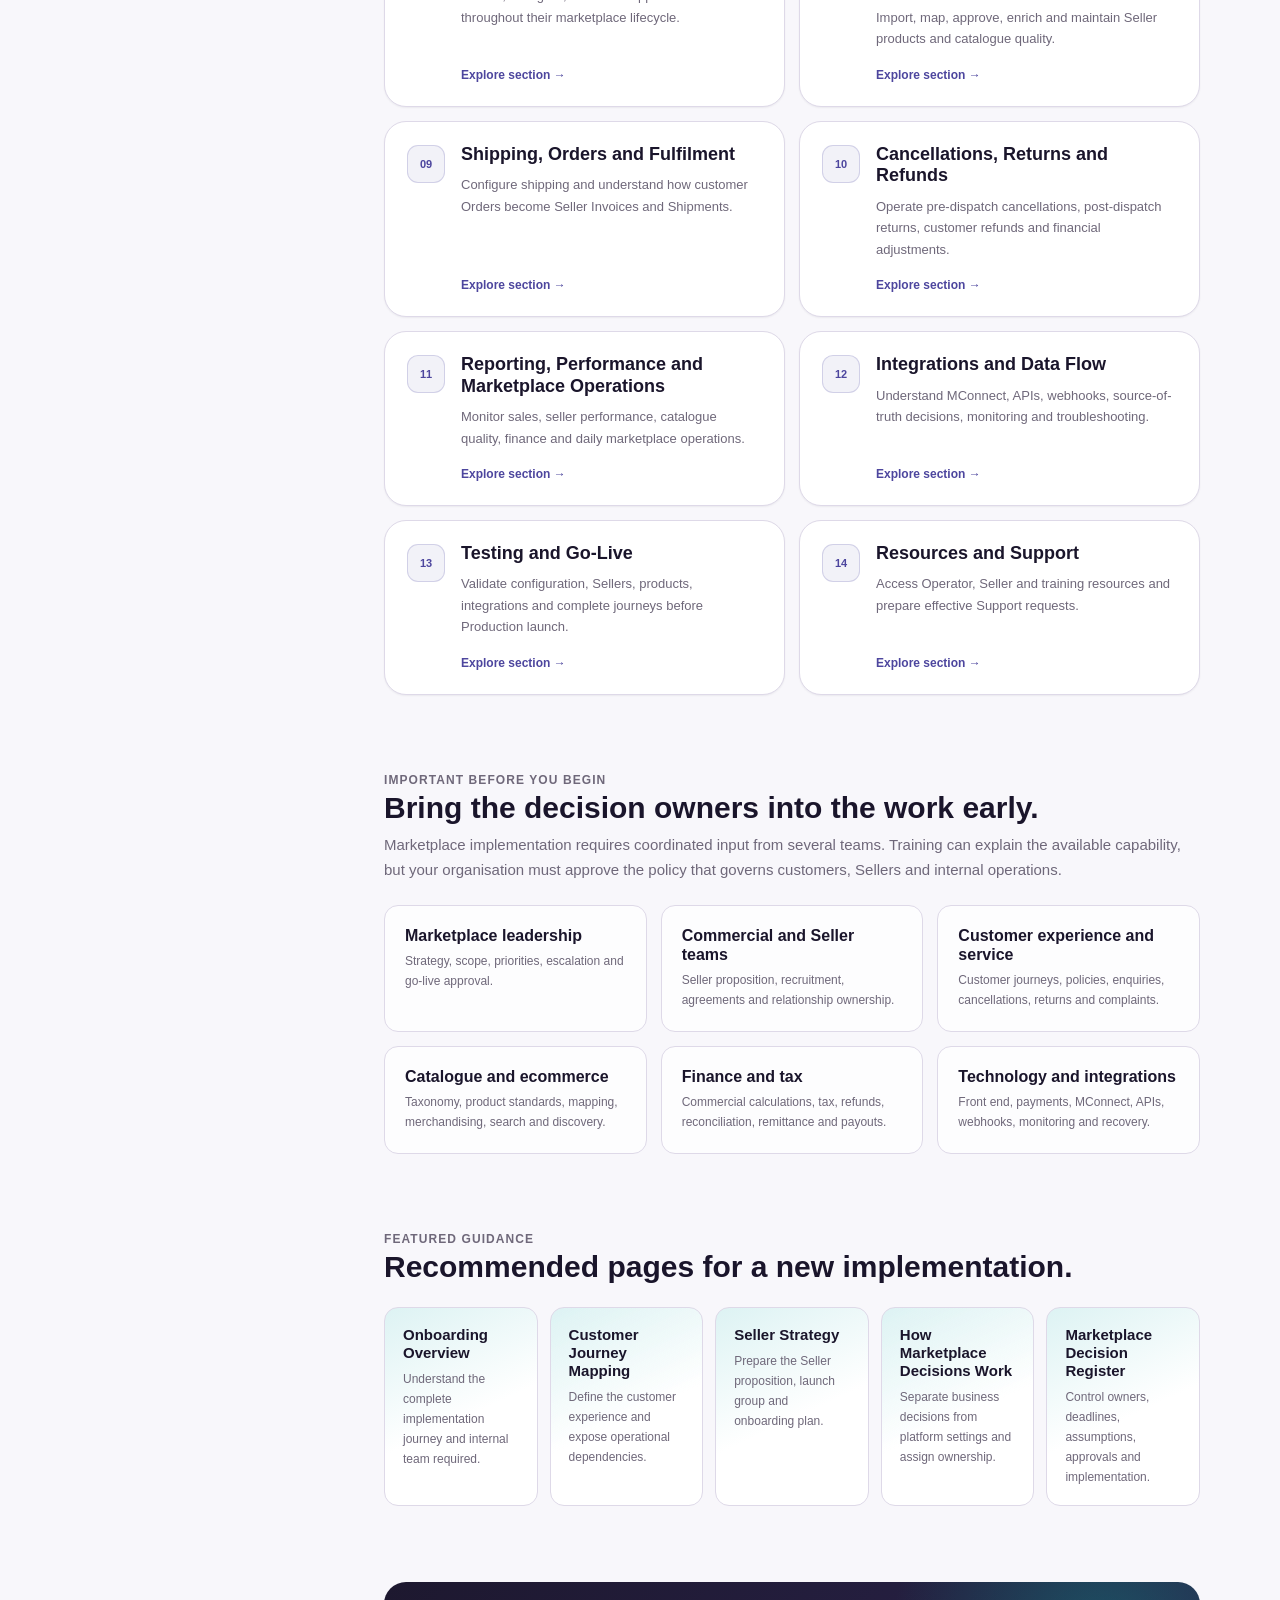
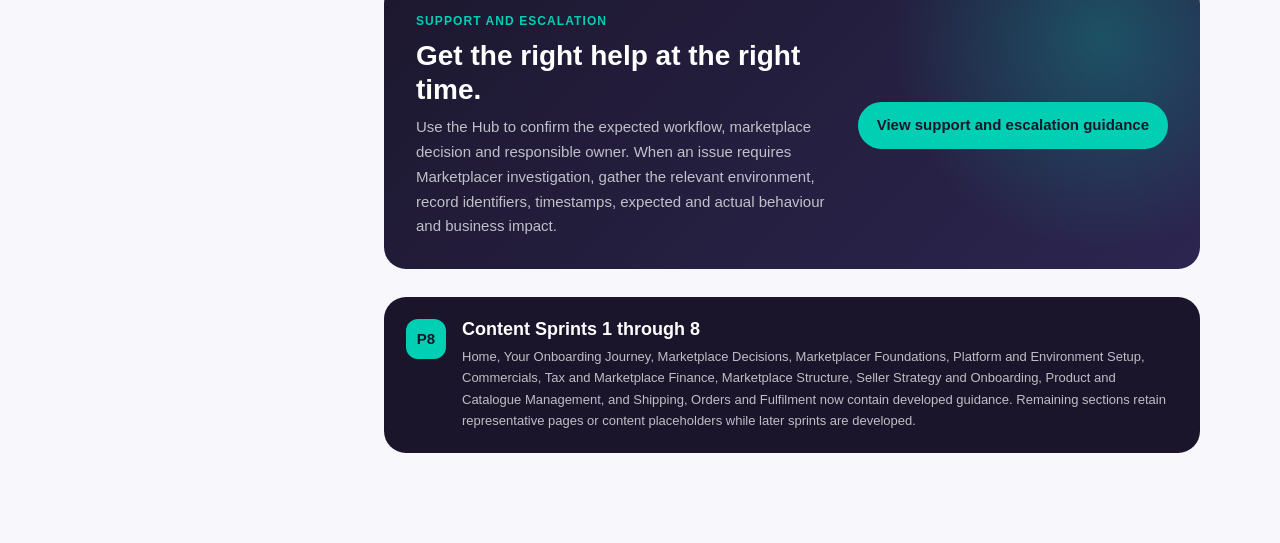
==== commit 037ea198: "Add Sprint 8 shipping, orders and fulfilment guidance (#8) * Add Sprint 8 shipping orders and fulfil" ====
--- a/index.html
+++ b/index.html
@@ -60,6 +60,8 @@
   <script src="js/content-sprint-4.js"></script>
   <script src="js/content-sprint-5.js"></script>
   <script src="js/content-sprint-6.js"></script>
+  <script src="js/content-sprint-7.js"></script>
+  <script src="js/content-sprint-8.js"></script>
   <script src="js/app.js"></script>
 </body>
 </html>
--- a/css/styles.css
+++ b/css/styles.css
@@ -0,0 +1,1672 @@
+
+:root {
+  --ink: #1a152b;
+  --ink-deep: #141021;
+  --ink-soft: #302a42;
+  --mint: #00cfb4;
+  --mint-dark: #009f8c;
+  --sky: #4ca8c4;
+  --blue: #42618e;
+  --violet: #4d469e;
+  --paper: #ffffff;
+  --canvas: #f3f1f8;
+  --canvas-2: #f8f7fb;
+  --line: #ded9e8;
+  --line-strong: #c8c1d5;
+  --text: #333333;
+  --muted: #6f687a;
+  --success: #15876f;
+  --warning: #d07c13;
+  --danger: #b64b5b;
+  --sidebar-width: 304px;
+  --topbar-height: 68px;
+  --content-max: 860px;
+  --toc-width: 236px;
+  --shadow-sm: 0 1px 2px rgba(20, 16, 33, .06);
+  --shadow-md: 0 14px 40px rgba(20, 16, 33, .12);
+  --radius-sm: 8px;
+  --radius-md: 14px;
+  --radius-lg: 22px;
+}
+
+* { box-sizing: border-box; }
+
+html {
+  scroll-behavior: smooth;
+  scroll-padding-top: calc(var(--topbar-height) + 28px);
+}
+
+body {
+  margin: 0;
+  min-width: 320px;
+  color: var(--text);
+  background: var(--canvas-2);
+  font-family: "Manrope", Arial, sans-serif;
+  font-size: 15px;
+  line-height: 1.65;
+}
+
+button, input { font: inherit; }
+
+a {
+  color: var(--blue);
+  text-decoration-thickness: 1px;
+  text-underline-offset: 3px;
+}
+
+a:hover { color: var(--violet); }
+
+img { max-width: 100%; }
+
+.skip-link {
+  position: fixed;
+  left: 16px;
+  top: -80px;
+  z-index: 9999;
+  padding: 10px 16px;
+  border-radius: var(--radius-sm);
+  color: var(--ink);
+  background: var(--mint);
+  font-weight: 700;
+  transition: top .2s ease;
+}
+
+.skip-link:focus { top: 12px; }
+
+.topbar {
+  position: fixed;
+  inset: 0 0 auto 0;
+  z-index: 1000;
+  height: var(--topbar-height);
+  display: flex;
+  align-items: center;
+  gap: 20px;
+  padding: 0 24px;
+  color: var(--paper);
+  background: var(--ink-deep);
+  box-shadow: 0 1px 0 rgba(255,255,255,.08);
+}
+
+.brand {
+  display: inline-flex;
+  align-items: center;
+  gap: 14px;
+  min-width: 0;
+  color: var(--paper);
+  text-decoration: none;
+}
+
+.brand:hover { color: var(--paper); }
+
+.brand img {
+  display: block;
+  width: 172px;
+  height: auto;
+}
+
+.brand-divider {
+  width: 1px;
+  height: 26px;
+  background: rgba(255,255,255,.25);
+}
+
+.brand-product {
+  white-space: nowrap;
+  font-size: 16px;
+  font-weight: 600;
+}
+
+.topbar-actions {
+  display: flex;
+  align-items: center;
+  gap: 18px;
+  margin-left: auto;
+}
+
+.search-shell {
+  width: min(400px, 36vw);
+  height: 40px;
+  display: flex;
+  align-items: center;
+  gap: 10px;
+  padding: 0 12px;
+  border: 1px solid rgba(255,255,255,.18);
+  border-radius: 999px;
+  background: rgba(255,255,255,.08);
+}
+
+.search-shell svg {
+  width: 18px;
+  fill: none;
+  stroke: currentColor;
+  stroke-width: 1.8;
+}
+
+.search-shell input {
+  min-width: 0;
+  flex: 1;
+  border: 0;
+  outline: 0;
+  color: var(--paper);
+  background: transparent;
+}
+
+.search-shell input::placeholder { color: rgba(255,255,255,.66); }
+
+.prototype-label {
+  padding: 2px 8px;
+  border-radius: 999px;
+  color: var(--ink);
+  background: var(--mint);
+  font-size: 10px;
+  font-weight: 800;
+  letter-spacing: .04em;
+  text-transform: uppercase;
+}
+
+.support-link {
+  color: var(--paper);
+  font-weight: 700;
+  text-decoration: none;
+}
+
+.support-link:hover { color: var(--mint); }
+
+.icon-button {
+  width: 40px;
+  height: 40px;
+  display: inline-grid;
+  place-items: center;
+  padding: 0;
+  border: 0;
+  color: inherit;
+  background: transparent;
+  cursor: pointer;
+}
+
+.icon-button svg {
+  width: 24px;
+  fill: none;
+  stroke: currentColor;
+  stroke-width: 1.8;
+  stroke-linecap: round;
+}
+
+.mobile-menu-button { display: none; }
+
+.app-shell { min-height: 100vh; }
+
+.sidebar {
+  position: fixed;
+  z-index: 900;
+  top: var(--topbar-height);
+  bottom: 0;
+  left: 0;
+  width: var(--sidebar-width);
+  overflow-y: auto;
+  border-right: 1px solid var(--line);
+  background: var(--paper);
+}
+
+.sidebar-intro {
+  display: grid;
+  gap: 4px;
+  padding: 22px 22px 18px;
+  border-bottom: 1px solid var(--line);
+  color: var(--ink);
+}
+
+.sidebar-intro strong {
+  font-size: 14px;
+  line-height: 1.45;
+}
+
+.eyebrow {
+  color: var(--mint-dark);
+  font-size: 11px;
+  font-weight: 800;
+  letter-spacing: .09em;
+  text-transform: uppercase;
+}
+
+.nav-home,
+.nav-section-toggle,
+.nav-child {
+  width: 100%;
+  display: flex;
+  align-items: center;
+  gap: 10px;
+  border: 0;
+  color: var(--ink-soft);
+  background: transparent;
+  text-align: left;
+  text-decoration: none;
+  cursor: pointer;
+}
+
+.nav-home {
+  min-height: 48px;
+  padding: 12px 20px;
+  border-bottom: 1px solid var(--line);
+  font-weight: 700;
+}
+
+.nav-home:hover,
+.nav-home.active {
+  color: var(--ink);
+  background: rgba(0, 207, 180, .1);
+}
+
+.nav-section {
+  border-bottom: 1px solid var(--line);
+}
+
+.nav-section-toggle {
+  min-height: 52px;
+  justify-content: space-between;
+  padding: 12px 16px 12px 20px;
+  font-size: 13px;
+  font-weight: 800;
+  line-height: 1.35;
+}
+
+.nav-section-toggle:hover { background: var(--canvas-2); }
+
+.nav-section-label {
+  display: grid;
+  grid-template-columns: 24px minmax(0, 1fr);
+  align-items: start;
+  gap: 10px;
+  min-width: 0;
+  flex: 1 1 auto;
+}
+
+.nav-section-number {
+  width: 24px;
+  height: 24px;
+  display: grid;
+  place-items: center;
+  border: 1px solid rgba(0, 207, 180, .28);
+  border-radius: 50%;
+  color: var(--ink);
+  background: rgba(0, 207, 180, .12);
+  font-size: 11px;
+  font-weight: 800;
+  line-height: 1;
+}
+
+.nav-section-title {
+  min-width: 0;
+  padding-top: 3px;
+}
+
+.nav-section.active-parent .nav-section-number {
+  border-color: var(--mint);
+  background: var(--mint);
+}
+
+.nav-section-toggle:hover .nav-section-number {
+  border-color: rgba(0, 207, 180, .62);
+  background: rgba(0, 207, 180, .2);
+}
+
+.nav-section.active-parent .nav-section-toggle:hover .nav-section-number {
+  border-color: var(--mint);
+  background: var(--mint);
+}
+
+.nav-section-toggle svg {
+  width: 17px;
+  flex: 0 0 auto;
+  fill: none;
+  stroke: currentColor;
+  stroke-width: 2;
+  transition: transform .2s ease;
+}
+
+.nav-section.open .nav-section-toggle svg { transform: rotate(180deg); }
+
+.nav-children {
+  display: none;
+  padding: 0 10px 12px;
+}
+
+.nav-section.open .nav-children { display: block; }
+
+.nav-child {
+  position: relative;
+  min-height: 38px;
+  padding: 8px 12px 8px 22px;
+  border-radius: 7px;
+  font-size: 12.5px;
+  line-height: 1.35;
+}
+
+.nav-child::before {
+  position: absolute;
+  left: 9px;
+  width: 4px;
+  height: 4px;
+  border-radius: 50%;
+  background: var(--line-strong);
+  content: "";
+}
+
+.nav-child:hover { background: var(--canvas); }
+
+.nav-child.active {
+  color: var(--ink);
+  background: rgba(0, 207, 180, .13);
+  font-weight: 800;
+}
+
+.nav-child.active::before { background: var(--mint-dark); }
+
+.main-content {
+  min-height: 100vh;
+  margin-left: var(--sidebar-width);
+  padding-top: var(--topbar-height);
+}
+
+.page-frame {
+  display: grid;
+  grid-template-columns: minmax(0, var(--content-max)) var(--toc-width);
+  justify-content: center;
+  gap: 64px;
+  padding: 42px clamp(28px, 5vw, 72px) 80px;
+}
+
+.page-column { min-width: 0; }
+
+.breadcrumbs {
+  display: flex;
+  flex-wrap: wrap;
+  gap: 7px;
+  margin-bottom: 20px;
+  color: var(--muted);
+  font-size: 12px;
+}
+
+.breadcrumbs a {
+  color: inherit;
+  text-decoration: none;
+}
+
+.breadcrumbs a:hover { color: var(--violet); }
+
+.breadcrumb-separator { opacity: .6; }
+
+.page-header {
+  padding-bottom: 28px;
+  border-bottom: 1px solid var(--line);
+}
+
+.page-kicker {
+  margin: 0 0 7px;
+  color: var(--mint-dark);
+  font-size: 12px;
+  font-weight: 800;
+  letter-spacing: .09em;
+  text-transform: uppercase;
+}
+
+h1, h2, h3, h4 {
+  color: var(--ink);
+  line-height: 1.2;
+}
+
+h1 {
+  max-width: 780px;
+  margin: 0;
+  font-size: clamp(34px, 5vw, 54px);
+  letter-spacing: -.035em;
+}
+
+.page-summary {
+  max-width: 760px;
+  margin: 17px 0 0;
+  color: var(--muted);
+  font-size: 17px;
+  line-height: 1.7;
+}
+
+.meta-row {
+  display: flex;
+  flex-wrap: wrap;
+  gap: 8px;
+  margin-top: 20px;
+}
+
+.meta-chip {
+  display: inline-flex;
+  align-items: center;
+  min-height: 28px;
+  padding: 4px 10px;
+  border: 1px solid var(--line);
+  border-radius: 999px;
+  color: var(--muted);
+  background: var(--paper);
+  font-size: 11px;
+  font-weight: 700;
+}
+
+.page-body { padding-top: 10px; }
+
+.content-section {
+  padding-top: 38px;
+}
+
+.content-section + .content-section {
+  margin-top: 8px;
+  border-top: 1px solid var(--line);
+}
+
+.content-section h2 {
+  margin: 0 0 16px;
+  font-size: 28px;
+  letter-spacing: -.02em;
+}
+
+.content-section h3 {
+  margin: 28px 0 10px;
+  font-size: 19px;
+}
+
+.content-section p { margin: 0 0 16px; }
+
+.content-section ul,
+.content-section ol {
+  margin: 10px 0 20px;
+  padding-left: 22px;
+}
+
+.content-section li + li { margin-top: 7px; }
+
+.callout {
+  position: relative;
+  margin: 24px 0;
+  padding: 20px 22px 20px 24px;
+  border: 1px solid var(--line);
+  border-left: 5px solid var(--blue);
+  border-radius: var(--radius-md);
+  background: var(--paper);
+  box-shadow: var(--shadow-sm);
+}
+
+.callout::before {
+  display: block;
+  margin-bottom: 6px;
+  color: var(--blue);
+  font-size: 11px;
+  font-weight: 800;
+  letter-spacing: .08em;
+  text-transform: uppercase;
+}
+
+.callout.decision {
+  border-left-color: var(--mint-dark);
+  background: linear-gradient(135deg, rgba(0,207,180,.08), #fff 58%);
+}
+
+.callout.decision::before {
+  color: var(--mint-dark);
+  content: "Marketplace decision";
+}
+
+.callout.warning {
+  border-left-color: var(--warning);
+  background: linear-gradient(135deg, rgba(208,124,19,.08), #fff 58%);
+}
+
+.callout.warning::before {
+  color: var(--warning);
+  content: "Important";
+}
+
+.callout.note::before { content: "Operator note"; }
+
+.callout strong {
+  color: var(--ink);
+}
+
+.check-list {
+  list-style: none;
+  padding-left: 0 !important;
+}
+
+.check-list li {
+  position: relative;
+  padding-left: 29px;
+}
+
+.check-list li::before {
+  position: absolute;
+  top: .25em;
+  left: 0;
+  width: 18px;
+  height: 18px;
+  display: grid;
+  place-items: center;
+  border: 1px solid var(--line-strong);
+  border-radius: 5px;
+  color: var(--mint-dark);
+  background: var(--paper);
+  content: "✓";
+  font-size: 11px;
+  font-weight: 800;
+}
+
+.data-table-wrap {
+  overflow-x: auto;
+  margin: 22px 0;
+  border: 1px solid var(--line);
+  border-radius: var(--radius-md);
+  background: var(--paper);
+}
+
+.data-table {
+  width: 100%;
+  border-collapse: collapse;
+  font-size: 13px;
+}
+
+.data-table th,
+.data-table td {
+  padding: 13px 15px;
+  border-bottom: 1px solid var(--line);
+  text-align: left;
+  vertical-align: top;
+}
+
+.data-table th {
+  color: var(--ink);
+  background: var(--canvas);
+  font-size: 11px;
+  letter-spacing: .04em;
+  text-transform: uppercase;
+}
+
+.data-table tr:last-child td { border-bottom: 0; }
+
+.status {
+  display: inline-flex;
+  align-items: center;
+  padding: 3px 8px;
+  border-radius: 999px;
+  font-size: 10px;
+  font-weight: 800;
+  letter-spacing: .04em;
+  text-transform: uppercase;
+}
+
+.status.consider { color: #705113; background: #fff2ca; }
+.status.required { color: #7e2433; background: #ffe2e6; }
+.status.session { color: #2f4e80; background: #e3edff; }
+.status.later { color: #246257; background: #dff8f1; }
+
+.process-flow {
+  display: grid;
+  gap: 10px;
+  margin: 24px 0;
+}
+
+.process-step {
+  position: relative;
+  display: grid;
+  grid-template-columns: 42px 1fr;
+  gap: 14px;
+  align-items: start;
+  padding: 16px 18px;
+  border: 1px solid var(--line);
+  border-radius: var(--radius-md);
+  background: var(--paper);
+}
+
+.process-step:not(:last-child)::after {
+  position: absolute;
+  left: 37px;
+  bottom: -11px;
+  z-index: 2;
+  width: 2px;
+  height: 11px;
+  background: var(--mint);
+  content: "";
+}
+
+.step-number {
+  width: 34px;
+  height: 34px;
+  display: grid;
+  place-items: center;
+  border-radius: 50%;
+  color: var(--ink);
+  background: var(--mint);
+  font-weight: 800;
+}
+
+.process-step strong {
+  display: block;
+  color: var(--ink);
+  font-size: 15px;
+}
+
+.process-step p {
+  margin: 4px 0 0;
+  color: var(--muted);
+  font-size: 13px;
+}
+
+.card-grid {
+  display: grid;
+  grid-template-columns: repeat(2, minmax(0, 1fr));
+  gap: 16px;
+  margin: 24px 0;
+}
+
+.info-card {
+  padding: 20px;
+  border: 1px solid var(--line);
+  border-radius: var(--radius-md);
+  background: var(--paper);
+  box-shadow: var(--shadow-sm);
+}
+
+.info-card h3 {
+  margin: 0 0 8px;
+  font-size: 17px;
+}
+
+.info-card p {
+  margin: 0;
+  color: var(--muted);
+  font-size: 13px;
+}
+
+.info-card a {
+  display: inline-block;
+  margin-top: 14px;
+  font-weight: 800;
+  text-decoration: none;
+}
+
+.structure-diagram {
+  max-width: 100%;
+  margin: 20px 0;
+  padding: 18px 20px;
+  overflow-x: auto;
+  border: 1px solid var(--line);
+  border-radius: var(--radius-md);
+  color: var(--ink);
+  background: var(--canvas);
+  box-shadow: var(--shadow-sm);
+}
+
+.structure-diagram code {
+  display: block;
+  min-width: max-content;
+  color: inherit;
+  font-family: ui-monospace, SFMono-Regular, Menlo, Consolas, monospace;
+  font-size: 13px;
+  line-height: 1.7;
+  white-space: pre;
+}
+
+.code-pill {
+  display: inline-block;
+  padding: 2px 7px;
+  border: 1px solid var(--line);
+  border-radius: 5px;
+  color: var(--ink);
+  background: var(--canvas);
+  font-family: ui-monospace, SFMono-Regular, Menlo, Consolas, monospace;
+  font-size: .88em;
+}
+
+.on-page-toc {
+  position: sticky;
+  top: calc(var(--topbar-height) + 30px);
+  align-self: start;
+  max-height: calc(100vh - var(--topbar-height) - 60px);
+  overflow-y: auto;
+  padding-left: 20px;
+  border-left: 1px solid var(--line);
+}
+
+.on-page-toc h2 {
+  margin: 0 0 12px;
+  color: var(--ink);
+  font-size: 12px;
+  letter-spacing: .08em;
+  text-transform: uppercase;
+}
+
+.on-page-toc a {
+  display: block;
+  padding: 7px 0;
+  color: var(--muted);
+  font-size: 12px;
+  line-height: 1.35;
+  text-decoration: none;
+}
+
+.on-page-toc a:hover,
+.on-page-toc a.active {
+  color: var(--ink);
+  font-weight: 800;
+}
+
+.on-page-toc a.active {
+  position: relative;
+}
+
+.on-page-toc a.active::before {
+  position: absolute;
+  left: -21px;
+  width: 3px;
+  height: 100%;
+  border-radius: 0 3px 3px 0;
+  background: var(--mint);
+  content: "";
+}
+
+.marketplacer-articles {
+  margin: 46px 0 8px;
+  padding: 28px 30px 30px;
+  border: 0;
+  border-radius: var(--radius-lg);
+  color: var(--paper);
+  background:
+    radial-gradient(circle at 88% 18%, rgba(0,207,180,.28), transparent 30%),
+    linear-gradient(135deg, #1d182f, #2c2550);
+  box-shadow: var(--shadow-md);
+}
+
+.marketplacer-articles-eyebrow {
+  margin: 0 0 5px;
+  color: var(--mint);
+  font-size: 11px;
+  font-weight: 800;
+  letter-spacing: .08em;
+  text-transform: uppercase;
+}
+
+.marketplacer-articles h3 {
+  margin: 0 0 18px;
+  color: var(--paper);
+  font-size: 24px;
+}
+
+.article-link-list {
+  display: grid;
+  grid-template-columns: repeat(2, minmax(0, 1fr));
+  gap: 10px;
+  margin: 0;
+  padding: 0;
+  list-style: none;
+}
+
+.article-link-list li {
+  margin: 0;
+}
+
+.article-link-list a {
+  display: flex;
+  align-items: center;
+  justify-content: space-between;
+  gap: 16px;
+  min-height: 48px;
+  padding: 11px 13px;
+  border: 1px solid rgba(255,255,255,.22);
+  border-radius: var(--radius-sm);
+  color: var(--paper);
+  background: rgba(255,255,255,.07);
+  font-weight: 700;
+  text-decoration: none;
+  transition: border-color .16s ease, background .16s ease, color .16s ease, transform .16s ease;
+}
+
+.article-link-list a::after {
+  flex: 0 0 auto;
+  color: var(--mint);
+  content: "↗";
+  font-size: 14px;
+}
+
+.article-link-list a:hover {
+  border-color: var(--mint);
+  color: var(--ink);
+  background: var(--mint);
+  transform: translateY(-1px);
+}
+
+.article-link-list a:hover::after {
+  color: var(--ink);
+}
+
+@media (max-width: 680px) {
+  .marketplacer-articles {
+    padding: 24px;
+  }
+
+  .article-link-list {
+    grid-template-columns: 1fr;
+  }
+}
+
+.page-footer {
+  margin-top: 58px;
+  padding-top: 26px;
+  border-top: 1px solid var(--line);
+}
+
+.related-title {
+  margin: 0 0 12px;
+  font-size: 18px;
+}
+
+.related-links {
+  display: flex;
+  flex-wrap: wrap;
+  gap: 9px;
+}
+
+.related-link {
+  padding: 8px 12px;
+  border: 1px solid var(--line);
+  border-radius: 999px;
+  color: var(--ink-soft);
+  background: var(--paper);
+  font-size: 12px;
+  font-weight: 700;
+  text-decoration: none;
+}
+
+.related-link:hover {
+  border-color: var(--mint);
+  color: var(--ink);
+  background: rgba(0,207,180,.08);
+}
+
+.pager {
+  display: grid;
+  grid-template-columns: 1fr 1fr;
+  gap: 14px;
+  margin-top: 28px;
+}
+
+.pager-link {
+  min-height: 84px;
+  display: flex;
+  flex-direction: column;
+  justify-content: center;
+  padding: 16px 18px;
+  border: 1px solid var(--line);
+  border-radius: var(--radius-md);
+  color: var(--ink);
+  background: var(--paper);
+  text-decoration: none;
+}
+
+.pager-link.next { text-align: right; }
+
+.pager-link span {
+  color: var(--muted);
+  font-size: 10px;
+  font-weight: 800;
+  letter-spacing: .07em;
+  text-transform: uppercase;
+}
+
+.pager-link strong { margin-top: 3px; }
+
+.pager-link:hover {
+  border-color: var(--mint);
+  box-shadow: var(--shadow-sm);
+}
+
+.home-page {
+  min-height: calc(100vh - var(--topbar-height));
+  background:
+    radial-gradient(circle at 92% 6%, rgba(77,70,158,.2), transparent 27%),
+    radial-gradient(circle at 68% 24%, rgba(0,207,180,.15), transparent 24%),
+    var(--canvas-2);
+}
+
+.home-hero {
+  padding: clamp(58px, 9vw, 108px) clamp(28px, 7vw, 110px) 62px;
+  color: var(--paper);
+  background:
+    linear-gradient(135deg, rgba(20,16,33,.98), rgba(26,21,43,.94)),
+    repeating-linear-gradient(135deg, transparent 0 13px, rgba(255,255,255,.05) 13px 15px);
+}
+
+.home-hero-inner {
+  max-width: 1040px;
+  margin: 0 auto;
+}
+
+.home-hero .page-kicker { color: var(--mint); }
+
+.home-hero h1 {
+  max-width: 900px;
+  color: var(--paper);
+  font-size: clamp(43px, 7vw, 76px);
+}
+
+.home-hero p {
+  max-width: 760px;
+  margin: 22px 0 0;
+  color: rgba(255,255,255,.76);
+  font-size: 19px;
+}
+
+.hero-actions {
+  display: flex;
+  flex-wrap: wrap;
+  gap: 12px;
+  margin-top: 30px;
+}
+
+.button {
+  display: inline-flex;
+  align-items: center;
+  justify-content: center;
+  min-height: 44px;
+  padding: 10px 18px;
+  border: 1px solid transparent;
+  border-radius: 999px;
+  font-weight: 800;
+  text-decoration: none;
+}
+
+.button.primary {
+  color: var(--ink);
+  background: var(--mint);
+}
+
+.button.primary:hover { color: var(--ink); background: #35ddc8; }
+
+.button.secondary {
+  color: var(--paper);
+  border-color: rgba(255,255,255,.24);
+  background: rgba(255,255,255,.06);
+}
+
+.button.secondary:hover {
+  color: var(--paper);
+  border-color: rgba(255,255,255,.5);
+}
+
+.home-content {
+  max-width: 1180px;
+  margin: 0 auto;
+  padding: 54px clamp(28px, 7vw, 80px) 90px;
+}
+
+.section-heading {
+  margin-bottom: 22px;
+}
+
+.section-heading h2 {
+  margin: 0;
+  font-size: 30px;
+}
+
+.section-heading p {
+  margin: 7px 0 0;
+  color: var(--muted);
+}
+
+.pathway-grid {
+  display: grid;
+  grid-template-columns: repeat(3, minmax(0,1fr));
+  gap: 18px;
+}
+
+.pathway-card {
+  min-height: 198px;
+  display: flex;
+  flex-direction: column;
+  padding: 22px;
+  border: 1px solid var(--line);
+  border-radius: var(--radius-lg);
+  color: var(--ink);
+  background: var(--paper);
+  box-shadow: var(--shadow-sm);
+  text-decoration: none;
+}
+
+.pathway-card:hover {
+  color: var(--ink);
+  border-color: var(--mint);
+  transform: translateY(-2px);
+  box-shadow: var(--shadow-md);
+}
+
+.pathway-index {
+  width: 34px;
+  height: 34px;
+  display: grid;
+  place-items: center;
+  border-radius: 50%;
+  color: var(--ink);
+  background: var(--mint);
+  font-size: 12px;
+  font-weight: 800;
+}
+
+.pathway-card h3 {
+  margin: 25px 0 8px;
+  font-size: 19px;
+}
+
+.pathway-card p {
+  margin: 0;
+  color: var(--muted);
+  font-size: 13px;
+}
+
+.pathway-card .arrow {
+  margin-top: auto;
+  padding-top: 18px;
+  color: var(--violet);
+  font-weight: 800;
+}
+
+.prototype-notice {
+  display: grid;
+  grid-template-columns: auto 1fr;
+  gap: 16px;
+  margin-top: 42px;
+  padding: 22px;
+  border-radius: var(--radius-lg);
+  color: var(--paper);
+  background: var(--ink);
+}
+
+.prototype-notice-icon {
+  width: 40px;
+  height: 40px;
+  display: grid;
+  place-items: center;
+  border-radius: 12px;
+  color: var(--ink);
+  background: var(--mint);
+  font-weight: 800;
+}
+
+.prototype-notice h2 {
+  margin: 0;
+  color: var(--paper);
+  font-size: 18px;
+}
+
+.prototype-notice p {
+  margin: 5px 0 0;
+  color: rgba(255,255,255,.72);
+  font-size: 13px;
+}
+
+.placeholder-panel {
+  margin-top: 30px;
+  padding: 28px;
+  border: 1px dashed var(--line-strong);
+  border-radius: var(--radius-lg);
+  background: rgba(255,255,255,.58);
+}
+
+.placeholder-panel h2 {
+  margin: 0 0 8px;
+  font-size: 22px;
+}
+
+.placeholder-panel p {
+  max-width: 680px;
+  color: var(--muted);
+}
+
+.back-to-top {
+  position: fixed;
+  right: 24px;
+  bottom: 24px;
+  z-index: 800;
+  width: 44px;
+  height: 44px;
+  display: grid;
+  place-items: center;
+  padding: 0;
+  border: 0;
+  border-radius: 50%;
+  color: var(--ink);
+  background: var(--mint);
+  box-shadow: var(--shadow-md);
+  cursor: pointer;
+  opacity: 0;
+  pointer-events: none;
+  transform: translateY(10px);
+  transition: .2s ease;
+}
+
+.back-to-top.visible {
+  opacity: 1;
+  pointer-events: auto;
+  transform: translateY(0);
+}
+
+.back-to-top svg {
+  width: 20px;
+  fill: none;
+  stroke: currentColor;
+  stroke-width: 2;
+  stroke-linecap: round;
+  stroke-linejoin: round;
+}
+
+.drawer-backdrop { display: none; }
+
+@media (max-width: 1180px) {
+  .page-frame {
+    grid-template-columns: minmax(0, var(--content-max));
+    gap: 24px;
+  }
+
+  .on-page-toc {
+    position: static;
+    grid-row: 1;
+    max-height: none;
+    margin-bottom: 4px;
+    padding: 18px 20px;
+    border: 1px solid var(--line);
+    border-left: 5px solid var(--mint);
+    border-radius: var(--radius-md);
+    background: var(--paper);
+  }
+
+  .on-page-toc nav {
+    display: grid;
+    grid-template-columns: repeat(2, minmax(0,1fr));
+    gap: 0 18px;
+  }
+
+  .on-page-toc a.active::before { display: none; }
+}
+
+@media (max-width: 940px) {
+  :root { --sidebar-width: 294px; }
+
+  .mobile-menu-button { display: inline-grid; }
+
+  .brand img { width: 150px; }
+
+  .search-shell { display: none; }
+
+  .sidebar {
+    transform: translateX(-105%);
+    box-shadow: var(--shadow-md);
+    transition: transform .24s ease;
+  }
+
+  body.drawer-open { overflow: hidden; }
+
+  body.drawer-open .sidebar { transform: translateX(0); }
+
+  .drawer-backdrop {
+    position: fixed;
+    z-index: 850;
+    inset: var(--topbar-height) 0 0 0;
+    background: rgba(20,16,33,.48);
+  }
+
+  body.drawer-open .drawer-backdrop { display: block; }
+
+  .main-content { margin-left: 0; }
+
+  .pathway-grid { grid-template-columns: repeat(2, minmax(0,1fr)); }
+}
+
+@media (max-width: 680px) {
+  .topbar { padding: 0 13px; gap: 8px; }
+
+  .brand { gap: 9px; }
+
+  .brand img { width: 125px; }
+
+  .brand-product { font-size: 13px; }
+
+  .brand-divider { height: 20px; }
+
+  .support-link { display: none; }
+
+  .page-frame {
+    padding: 26px 18px 60px;
+  }
+
+  h1 { font-size: 36px; }
+
+  .page-summary { font-size: 15px; }
+
+  .on-page-toc nav { grid-template-columns: 1fr; }
+
+  .card-grid,
+  .pager,
+  .pathway-grid { grid-template-columns: 1fr; }
+
+  .pager-link.next { text-align: left; }
+
+  .home-hero { padding: 54px 22px 48px; }
+
+  .home-hero h1 { font-size: 45px; }
+
+  .home-content { padding: 42px 20px 70px; }
+
+  .prototype-notice { grid-template-columns: 1fr; }
+
+  .back-to-top { right: 16px; bottom: 16px; }
+}
+
+@media print {
+  .topbar,
+  .sidebar,
+  .on-page-toc,
+  .back-to-top,
+  .pager,
+  .related-links { display: none !important; }
+
+  .main-content {
+    margin: 0;
+    padding: 0;
+  }
+
+  .page-frame {
+    display: block;
+    padding: 0;
+  }
+
+  .content-section { break-inside: avoid; }
+}
+
+/* Content Sprint 1 home */
+.home-hero-expanded {
+  padding-bottom: 76px;
+}
+
+.home-content-wide {
+  max-width: 1280px;
+}
+
+.home-intro-panel {
+  display: grid;
+  grid-template-columns: minmax(0, 1.65fr) minmax(230px, .7fr);
+  gap: 30px;
+  align-items: center;
+  margin-top: -88px;
+  margin-bottom: 72px;
+  padding: 30px 34px;
+  border: 1px solid rgba(255,255,255,.72);
+  border-radius: 24px;
+  background: rgba(255,255,255,.96);
+  box-shadow: 0 24px 55px rgba(20,16,33,.15);
+  backdrop-filter: blur(12px);
+}
+
+.home-intro-panel h2 {
+  margin: 4px 0 10px;
+  font-size: clamp(27px, 3.5vw, 40px);
+}
+
+.home-intro-panel p:last-child {
+  max-width: 780px;
+  margin: 0;
+  color: var(--muted);
+}
+
+.home-intro-actions {
+  display: grid;
+  gap: 10px;
+}
+
+.home-intro-actions a {
+  display: flex;
+  align-items: center;
+  justify-content: space-between;
+  min-height: 48px;
+  padding: 12px 16px;
+  border: 1px solid var(--line);
+  border-radius: 13px;
+  color: var(--ink);
+  background: var(--canvas);
+  font-size: 13px;
+  font-weight: 800;
+  text-decoration: none;
+}
+
+.home-intro-actions a::after {
+  color: var(--violet);
+  content: "→";
+}
+
+.home-intro-actions a:hover {
+  border-color: var(--mint);
+  background: rgba(0,207,180,.08);
+}
+
+.home-section-block {
+  margin-top: 76px;
+}
+
+.home-journey-grid {
+  display: grid;
+  grid-template-columns: repeat(3, minmax(0, 1fr));
+  gap: 14px;
+}
+
+.journey-stage-card {
+  min-height: 124px;
+  display: grid;
+  grid-template-columns: 42px 1fr;
+  gap: 15px;
+  align-items: start;
+  padding: 20px;
+  border: 1px solid var(--line);
+  border-radius: var(--radius-lg);
+  color: var(--ink);
+  background: linear-gradient(145deg, #fff, rgba(247,246,250,.84));
+  box-shadow: var(--shadow-sm);
+  text-decoration: none;
+}
+
+.journey-stage-card > span {
+  width: 38px;
+  height: 38px;
+  display: grid;
+  place-items: center;
+  border-radius: 12px;
+  color: var(--ink);
+  background: var(--mint);
+  font-size: 13px;
+  font-weight: 800;
+}
+
+.journey-stage-card h3 {
+  margin: 1px 0 7px;
+  font-size: 17px;
+}
+
+.journey-stage-card p {
+  margin: 0;
+  color: var(--muted);
+  font-size: 12px;
+}
+
+.journey-stage-card:hover {
+  color: var(--ink);
+  border-color: var(--mint);
+  transform: translateY(-2px);
+  box-shadow: var(--shadow-md);
+}
+
+.home-pathway-grid .pathway-card {
+  min-height: 222px;
+}
+
+.hub-section-grid {
+  display: grid;
+  grid-template-columns: repeat(2, minmax(0,1fr));
+  gap: 14px;
+}
+
+.hub-section-card {
+  position: relative;
+  min-height: 174px;
+  display: flex;
+  flex-direction: column;
+  padding: 22px 24px 20px 76px;
+  border: 1px solid var(--line);
+  border-radius: var(--radius-lg);
+  color: var(--ink);
+  background: var(--paper);
+  box-shadow: var(--shadow-sm);
+  text-decoration: none;
+}
+
+.hub-section-number {
+  position: absolute;
+  top: 23px;
+  left: 22px;
+  width: 38px;
+  height: 38px;
+  display: grid;
+  place-items: center;
+  border: 1px solid rgba(77,70,158,.2);
+  border-radius: 11px;
+  color: var(--violet);
+  background: rgba(77,70,158,.07);
+  font-size: 11px;
+  font-weight: 800;
+}
+
+.hub-section-card h3 {
+  margin: 0 0 9px;
+  font-size: 18px;
+}
+
+.hub-section-card p {
+  margin: 0;
+  color: var(--muted);
+  font-size: 13px;
+}
+
+.hub-section-card .arrow {
+  margin-top: auto;
+  padding-top: 16px;
+  color: var(--violet);
+  font-size: 12px;
+  font-weight: 800;
+}
+
+.hub-section-card:hover {
+  color: var(--ink);
+  border-color: var(--mint);
+  transform: translateY(-2px);
+  box-shadow: var(--shadow-md);
+}
+
+.home-team-grid {
+  display: grid;
+  grid-template-columns: repeat(3, minmax(0,1fr));
+  gap: 14px;
+}
+
+.home-team-grid article {
+  padding: 20px;
+  border: 1px solid var(--line);
+  border-radius: var(--radius-md);
+  background: rgba(255,255,255,.74);
+}
+
+.home-team-grid h3 {
+  margin: 0 0 7px;
+  font-size: 16px;
+}
+
+.home-team-grid p {
+  margin: 0;
+  color: var(--muted);
+  font-size: 12px;
+}
+
+.featured-guidance-grid {
+  display: grid;
+  grid-template-columns: repeat(5, minmax(0,1fr));
+  gap: 12px;
+}
+
+.featured-guidance-grid a {
+  min-height: 154px;
+  padding: 18px;
+  border: 1px solid var(--line);
+  border-radius: var(--radius-md);
+  color: var(--ink);
+  background: linear-gradient(155deg, rgba(0,207,180,.11), #fff 55%);
+  text-decoration: none;
+}
+
+.featured-guidance-grid a:hover {
+  color: var(--ink);
+  border-color: var(--mint);
+  transform: translateY(-2px);
+  box-shadow: var(--shadow-sm);
+}
+
+.featured-guidance-grid h3 {
+  margin: 0 0 8px;
+  font-size: 15px;
+}
+
+.featured-guidance-grid p {
+  margin: 0;
+  color: var(--muted);
+  font-size: 12px;
+}
+
+.home-support-panel {
+  display: grid;
+  grid-template-columns: 1fr auto;
+  gap: 28px;
+  align-items: center;
+  margin-top: 76px;
+  padding: 30px 32px;
+  border-radius: var(--radius-lg);
+  color: var(--paper);
+  background:
+    radial-gradient(circle at 88% 20%, rgba(0,207,180,.28), transparent 28%),
+    linear-gradient(135deg, #1d182f, #2c2550);
+}
+
+.home-support-panel h2 {
+  margin: 5px 0 9px;
+  color: var(--paper);
+  font-size: 28px;
+}
+
+.home-support-panel p:last-child {
+  max-width: 800px;
+  margin: 0;
+  color: rgba(255,255,255,.72);
+}
+
+.home-support-panel .page-kicker {
+  color: var(--mint);
+}
+
+.home-prototype-notice {
+  margin-top: 28px;
+}
+
+@media (max-width: 1160px) {
+  .featured-guidance-grid {
+    grid-template-columns: repeat(3, minmax(0,1fr));
+  }
+}
+
+@media (max-width: 900px) {
+  .home-intro-panel {
+    grid-template-columns: 1fr;
+    margin-top: -68px;
+  }
+
+  .home-journey-grid,
+  .home-team-grid {
+    grid-template-columns: repeat(2, minmax(0,1fr));
+  }
+
+  .featured-guidance-grid {
+    grid-template-columns: repeat(2, minmax(0,1fr));
+  }
+}
+
+@media (max-width: 680px) {
+  .home-intro-panel {
+    margin-top: -48px;
+    padding: 24px;
+    border-radius: 18px;
+  }
+
+  .home-section-block {
+    margin-top: 58px;
+  }
+
+  .home-journey-grid,
+  .hub-section-grid,
+  .home-team-grid,
+  .featured-guidance-grid {
+    grid-template-columns: 1fr;
+  }
+
+  .hub-section-card {
+    min-height: 154px;
+  }
+
+  .home-support-panel {
+    grid-template-columns: 1fr;
+    padding: 24px;
+  }
+
+  .home-support-panel .button {
+    width: 100%;
+  }
+}
+
+
+/* Content Sprint 6 visual illustrations */
+.home-hero-inner {
+  display: grid;
+  grid-template-columns: minmax(0, 1fr) minmax(260px, 38%);
+  align-items: center;
+  gap: 36px;
+}
+
+.home-hero-copy { min-width: 0; }
+
+.home-hero-illustration {
+  width: 100%;
+  max-height: 300px;
+  object-fit: contain;
+  object-position: center right;
+  filter: drop-shadow(0 14px 24px rgba(0,0,0,.18));
+  opacity: 1;
+}
+
+.page-header.has-illustration {
+  display: grid;
+  grid-template-columns: minmax(0, 1fr) minmax(170px, 28%);
+  align-items: center;
+  gap: 28px;
+}
+
+.page-header-copy { min-width: 0; }
+
+.page-header-illustration {
+  width: 100%;
+  max-height: 190px;
+  object-fit: contain;
+  object-position: center right;
+  opacity: .88;
+}
+
+@media (max-width: 760px) {
+  .home-hero-inner,
+  .page-header.has-illustration {
+    grid-template-columns: 1fr;
+  }
+
+  .home-hero-illustration {
+    max-height: 190px;
+    object-position: center;
+  }
+
+  .page-header-illustration {
+    max-height: 150px;
+    object-position: center left;
+  }
+}
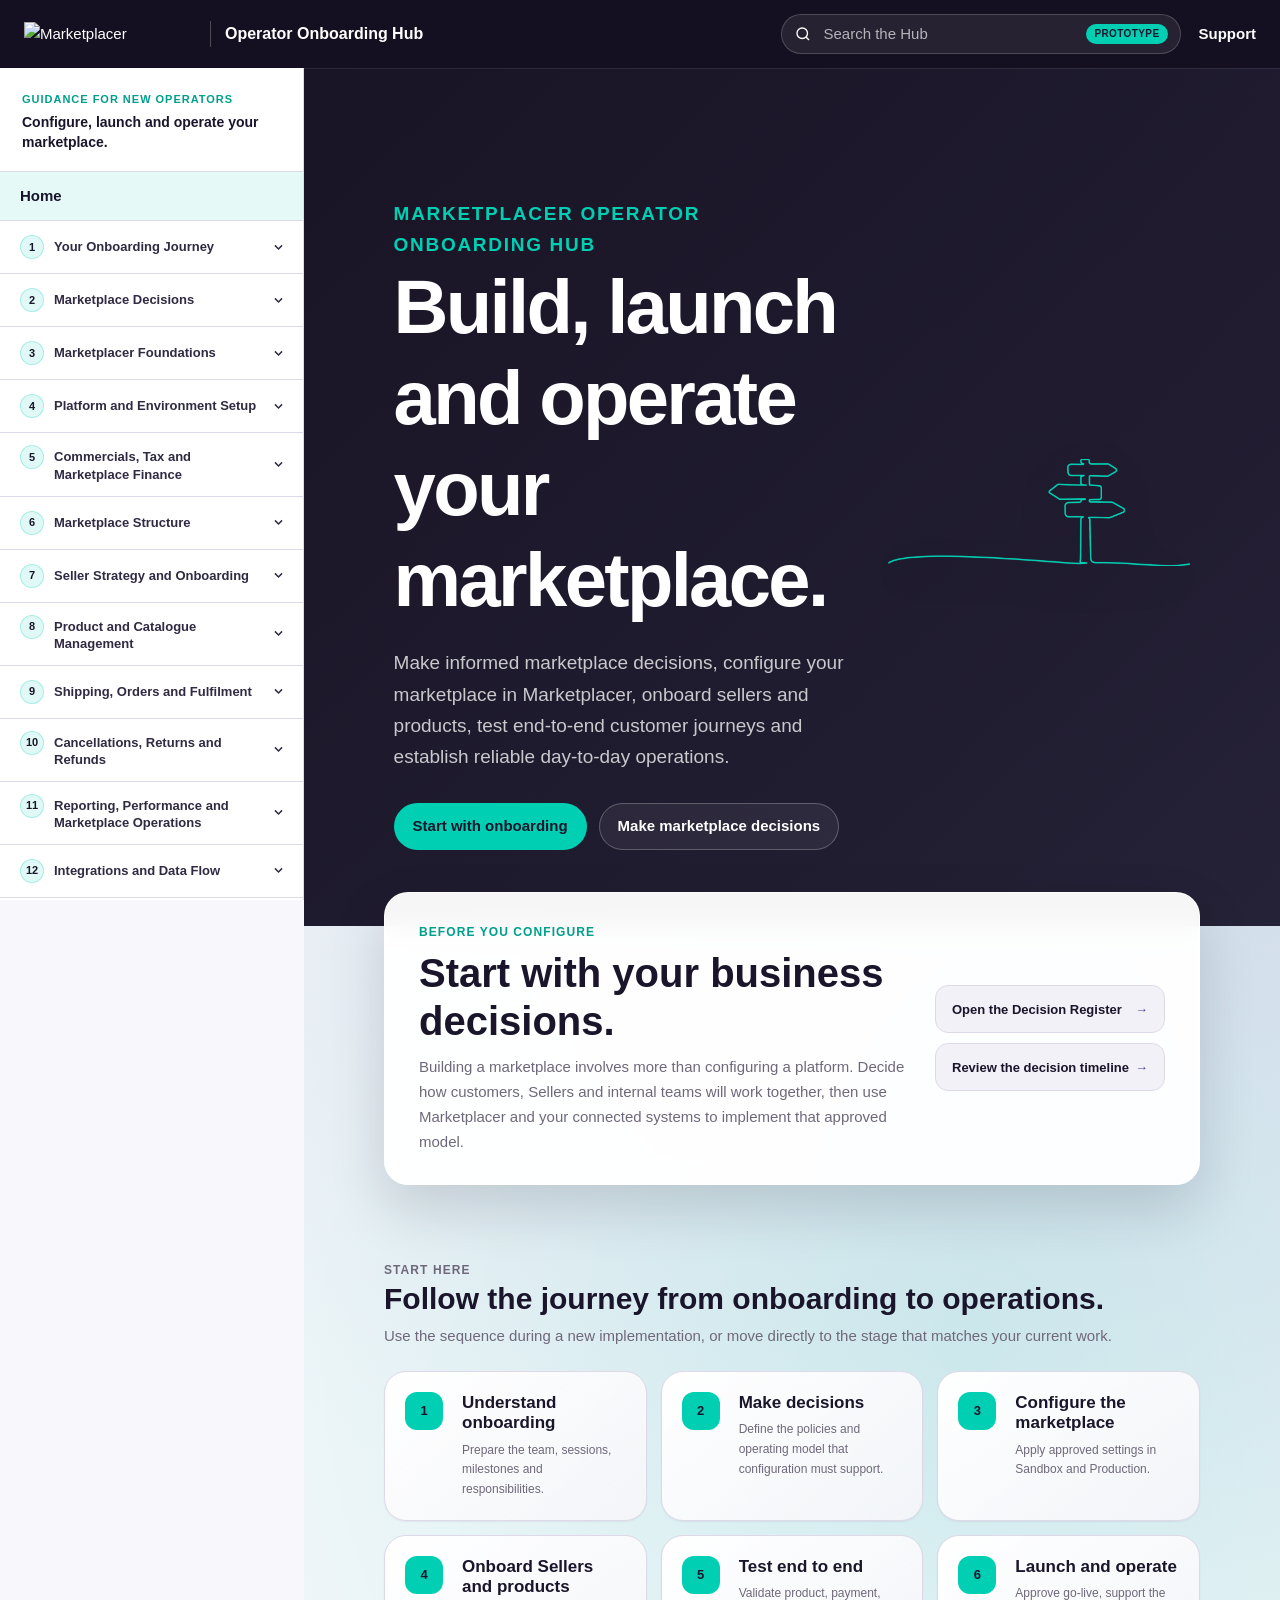
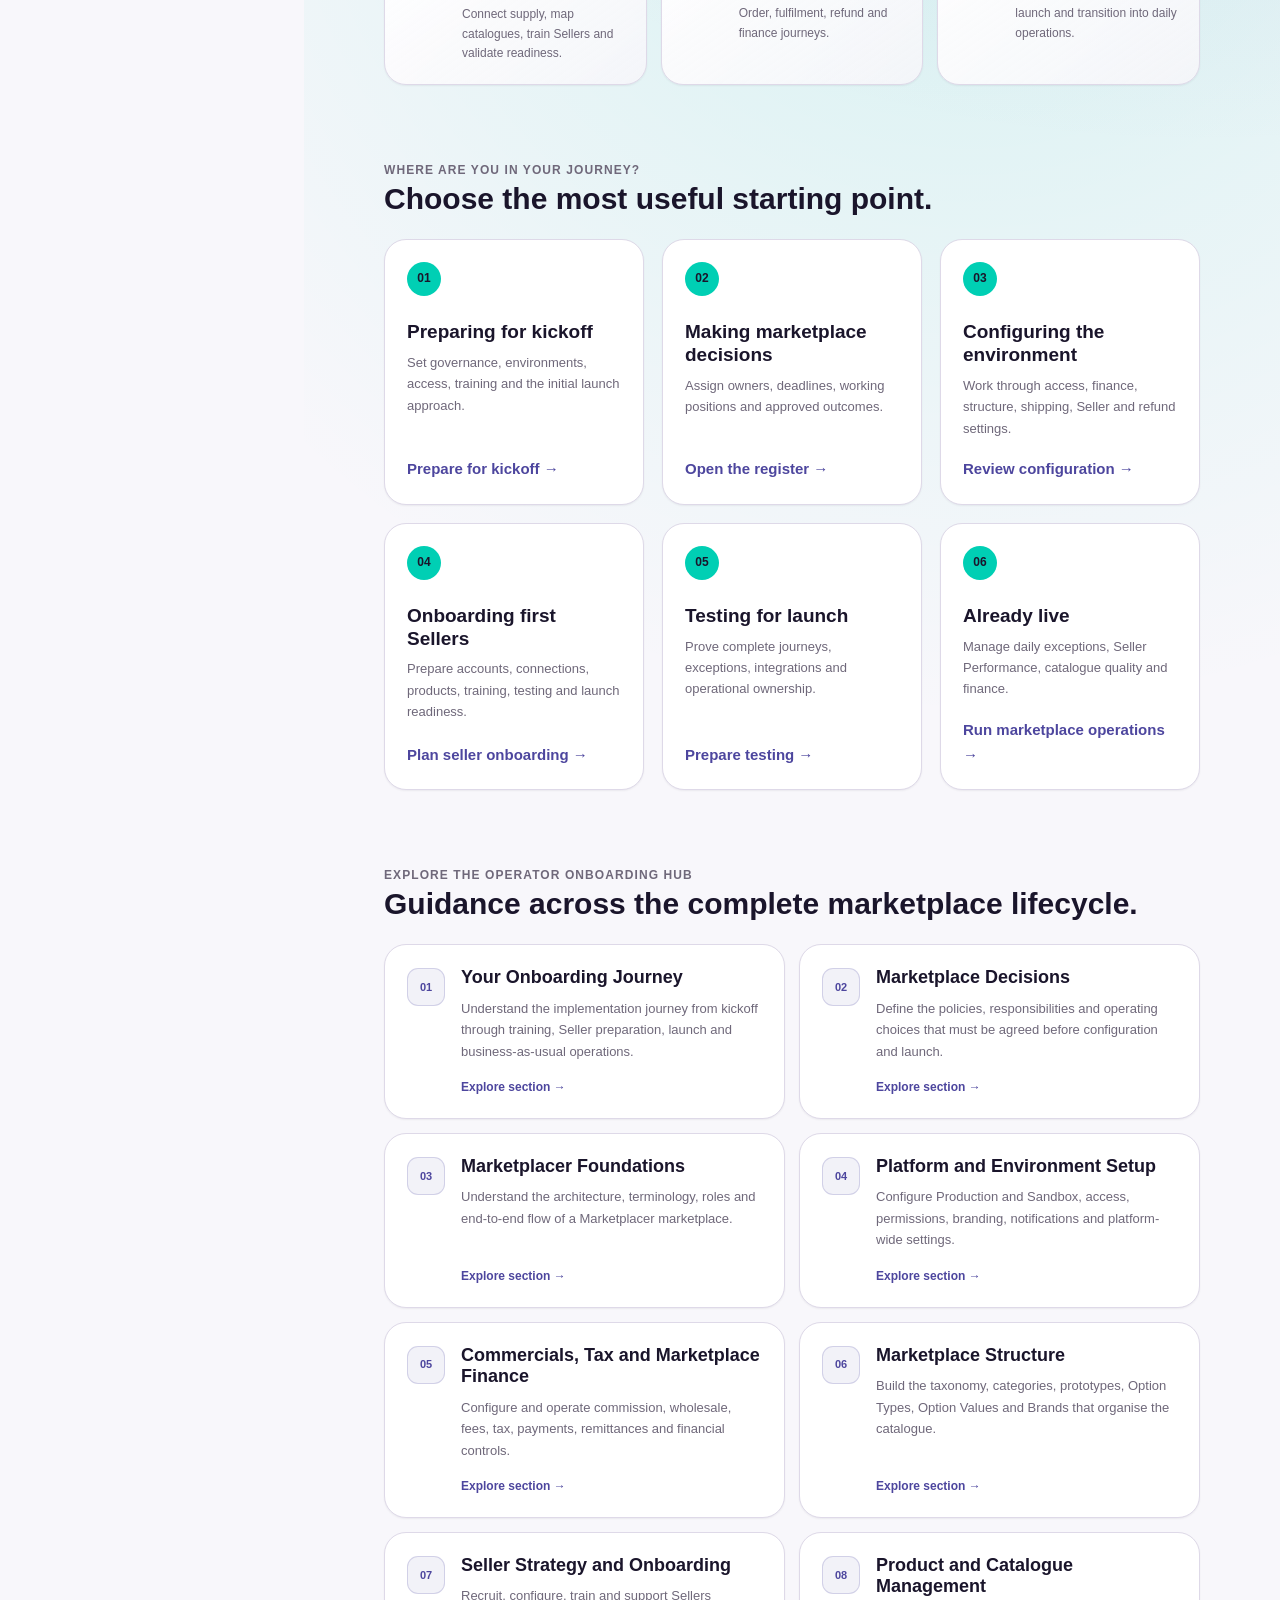
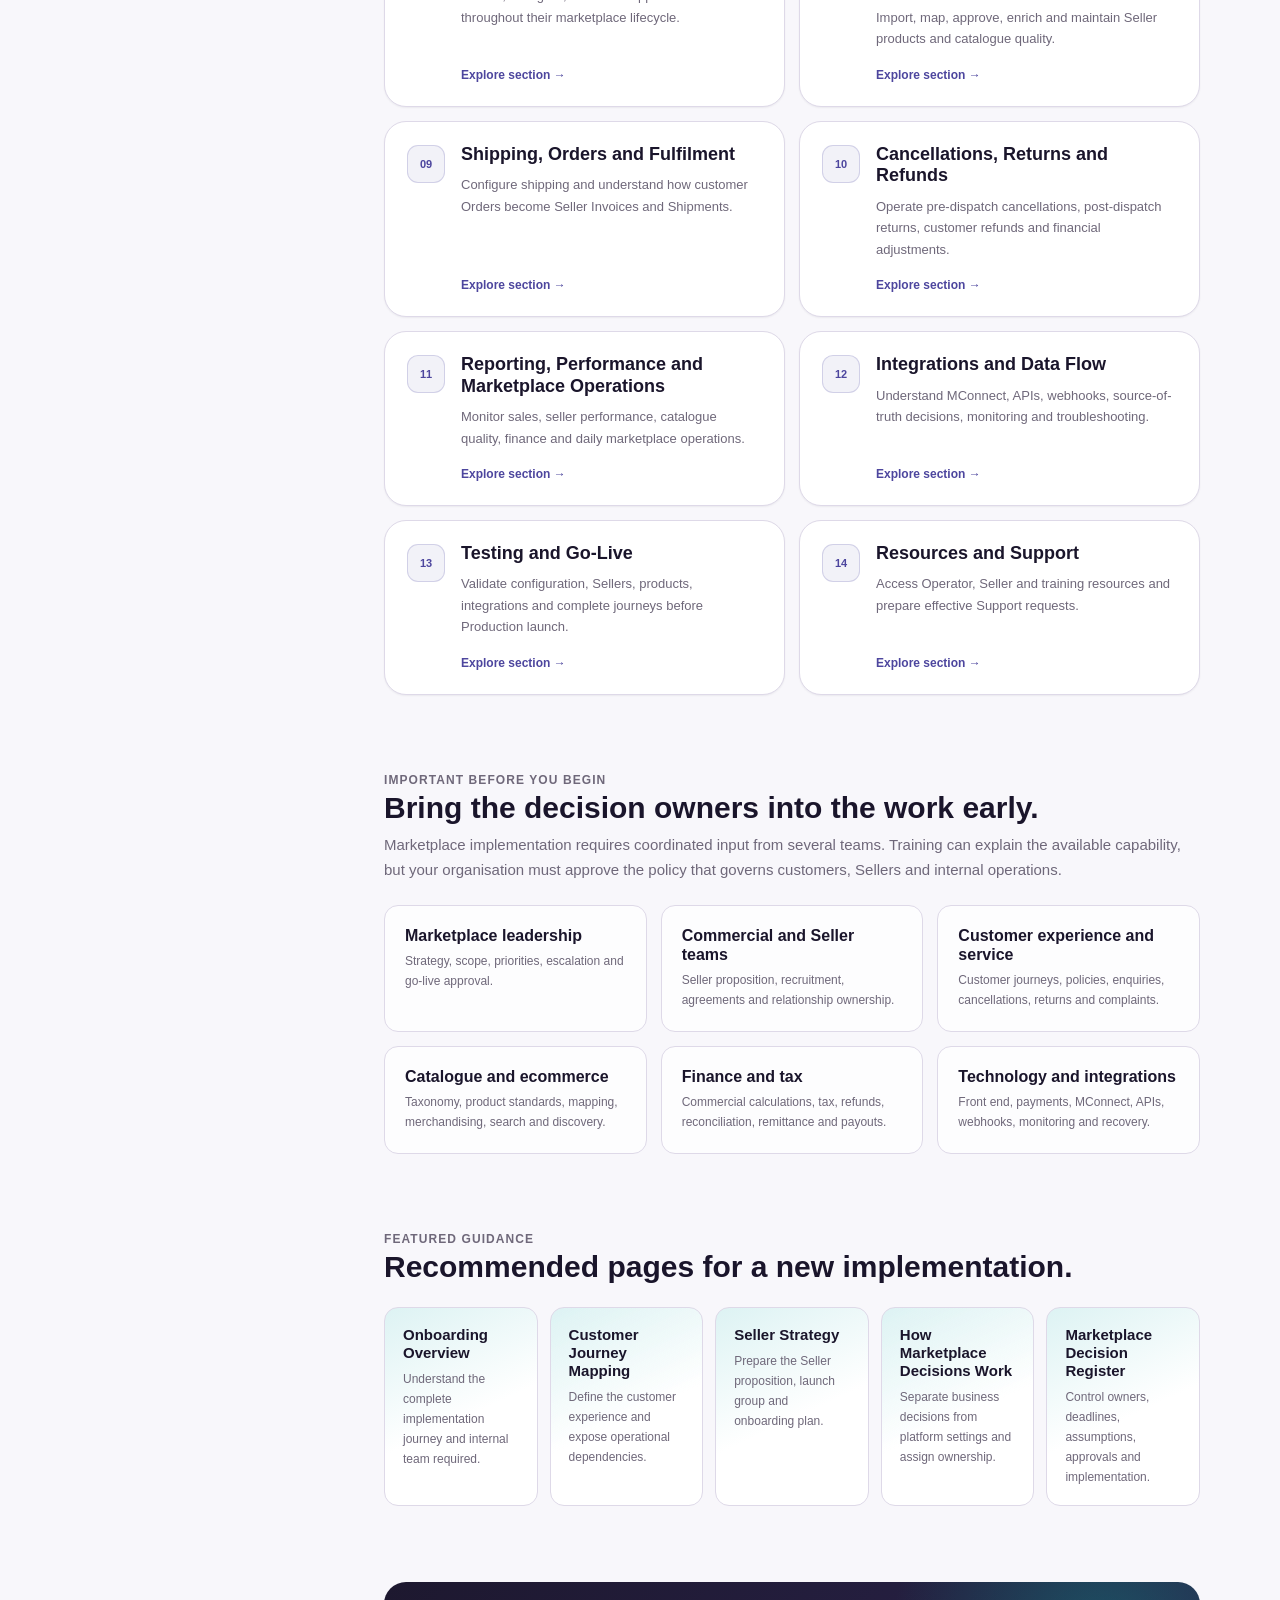
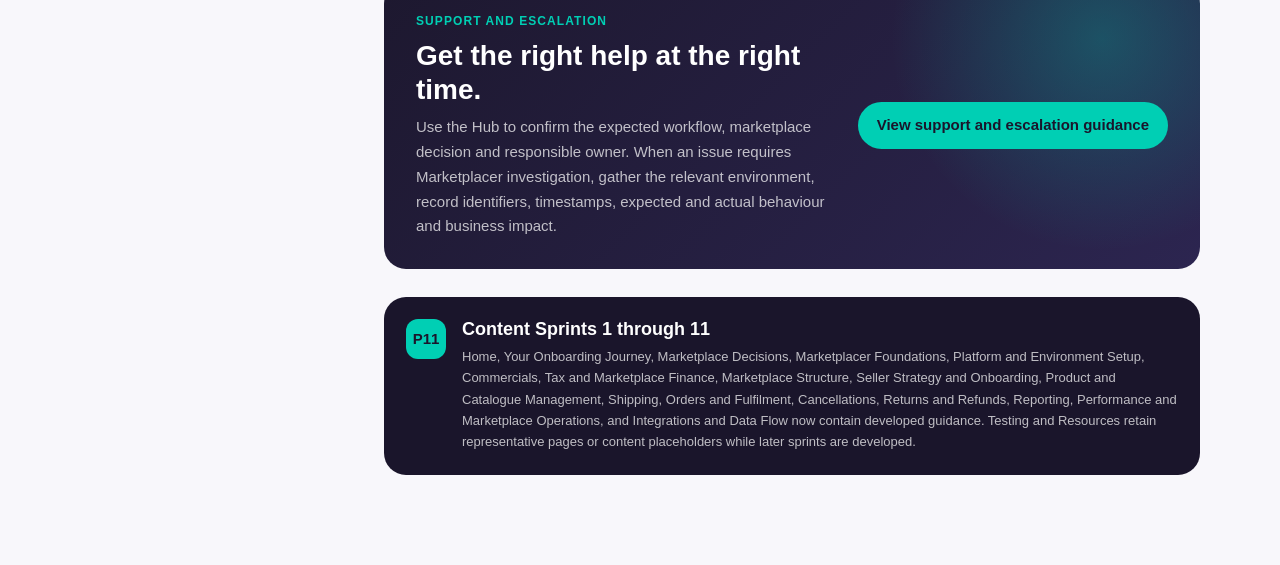
==== commit 5f18f0fb: "Complete Sprint 12 testing and go-live content" ====
--- a/index.html
+++ b/index.html
@@ -62,6 +62,10 @@
   <script src="js/content-sprint-6.js"></script>
   <script src="js/content-sprint-7.js"></script>
   <script src="js/content-sprint-8.js"></script>
+  <script src="js/content-sprint-9.js"></script>
+  <script src="js/content-sprint-10.js"></script>
+  <script src="js/content-sprint-11.js"></script>
+  <script src="js/content-sprint-12.js"></script>
   <script src="js/app.js"></script>
 </body>
 </html>
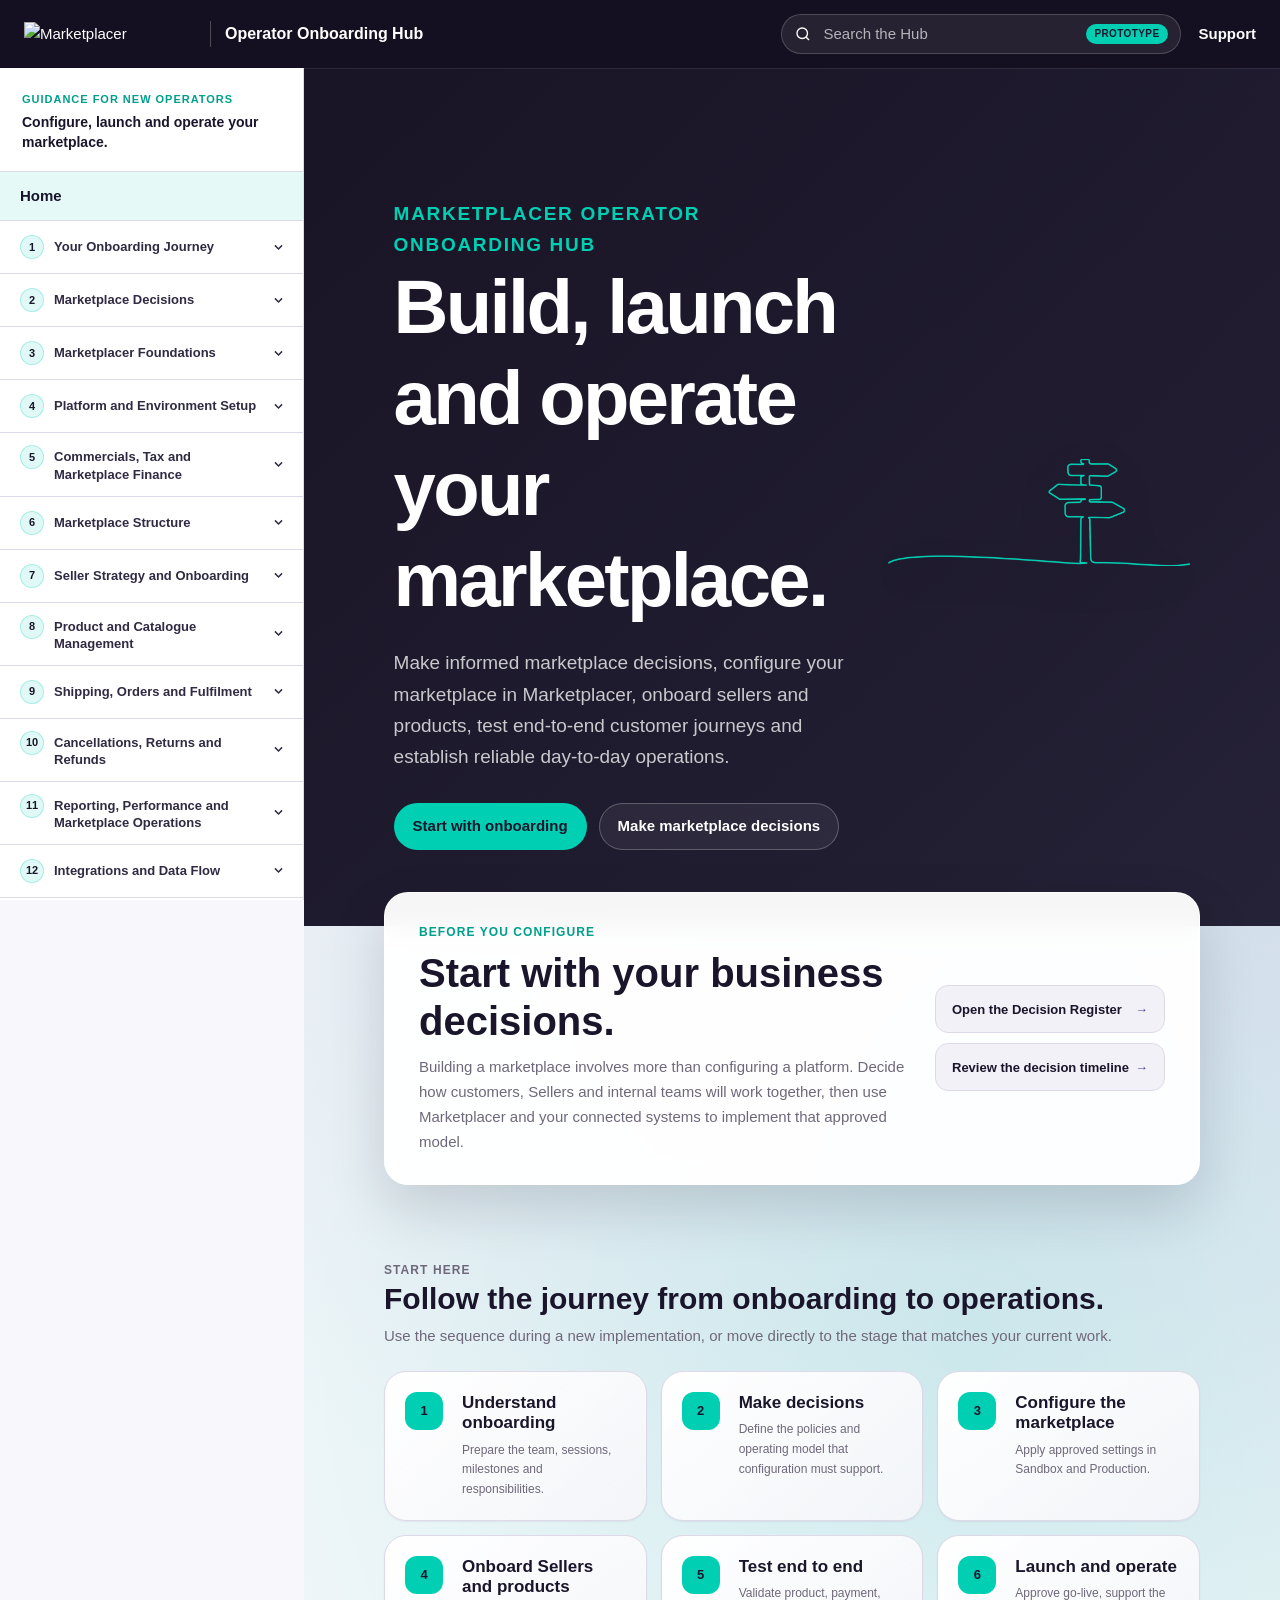
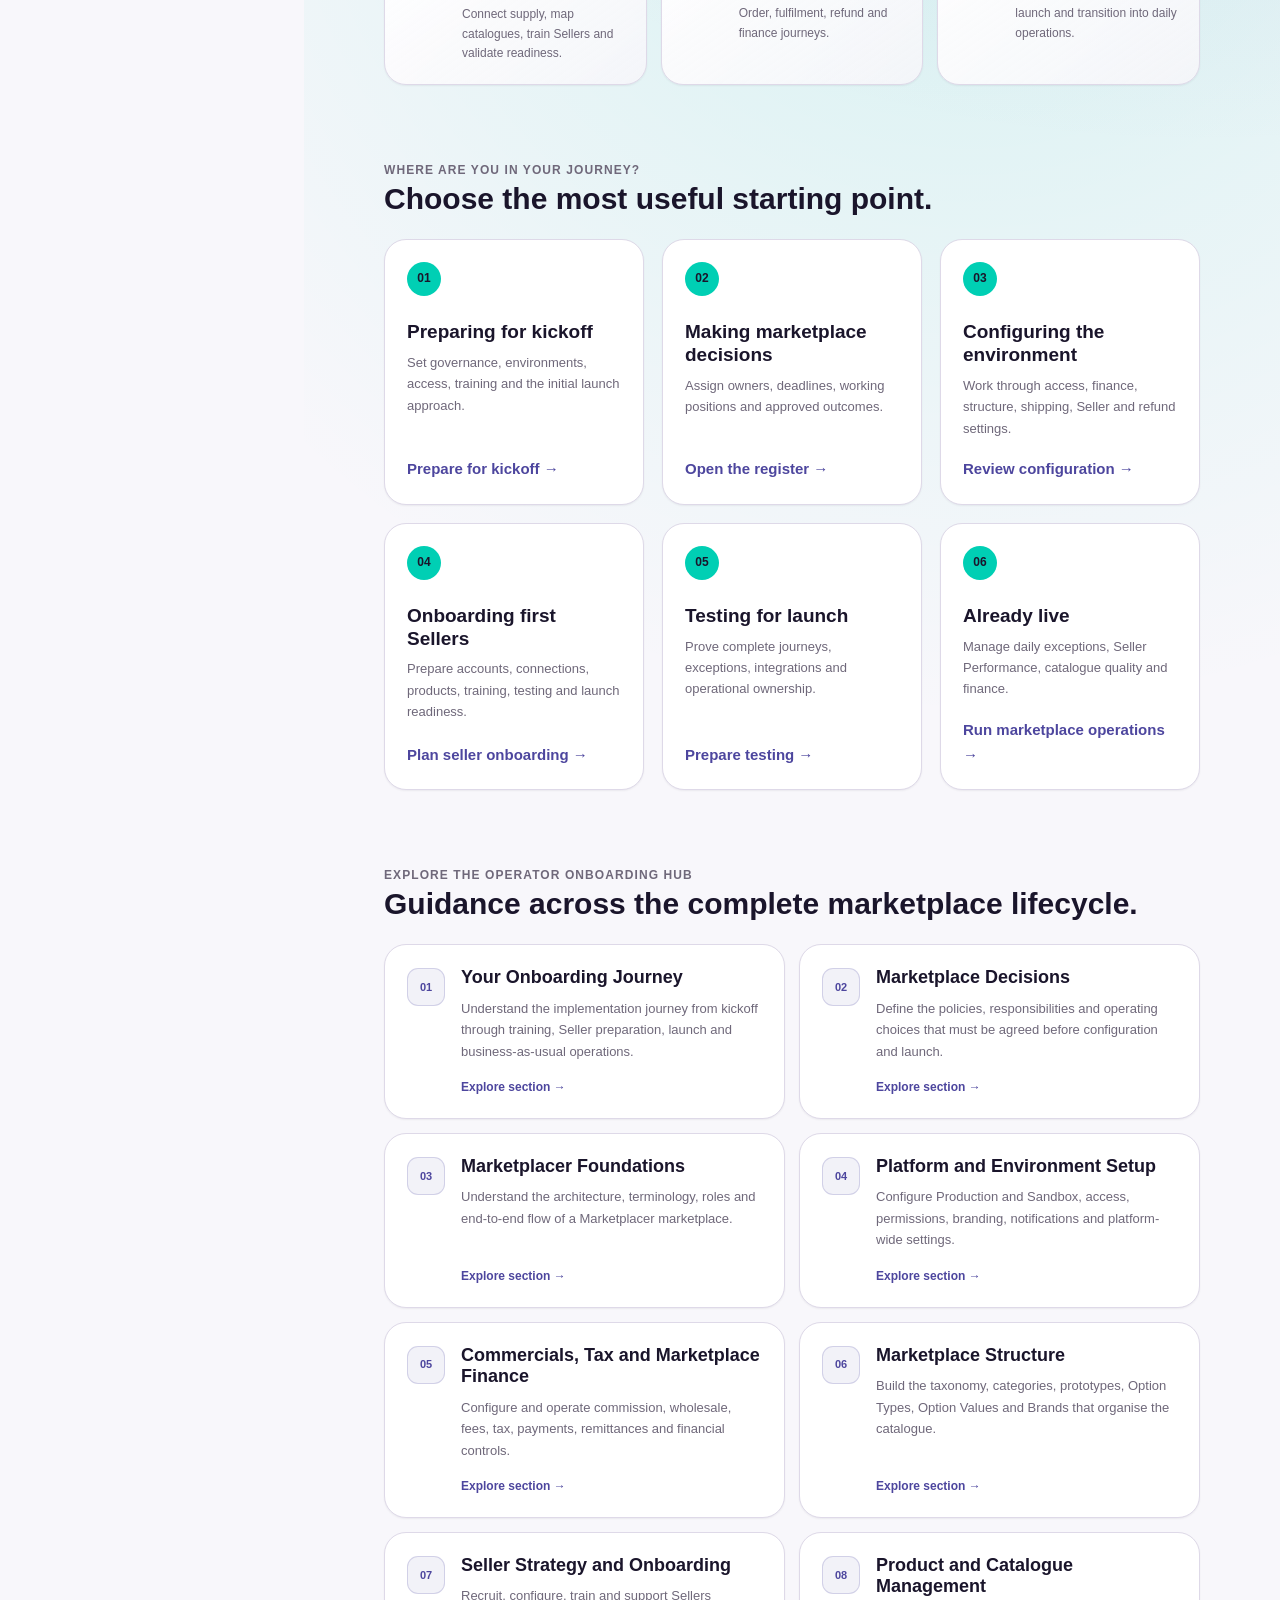
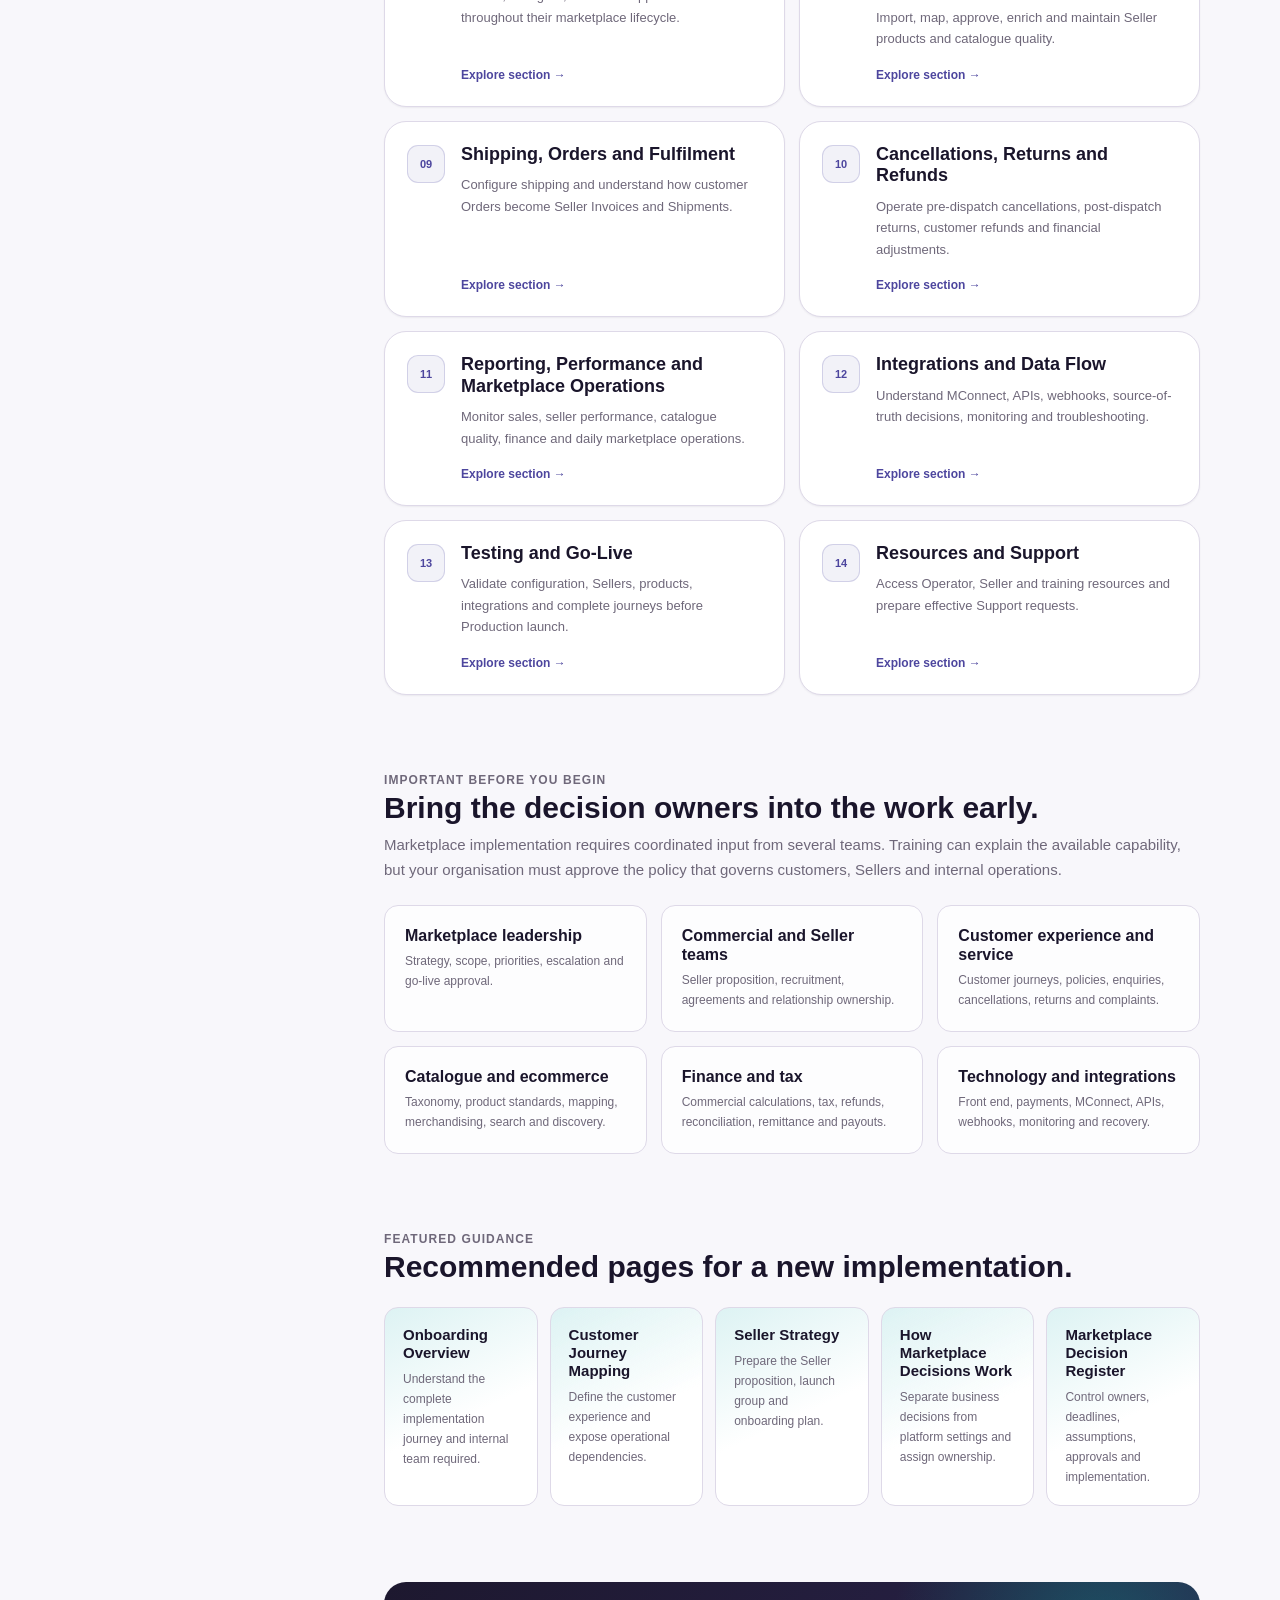
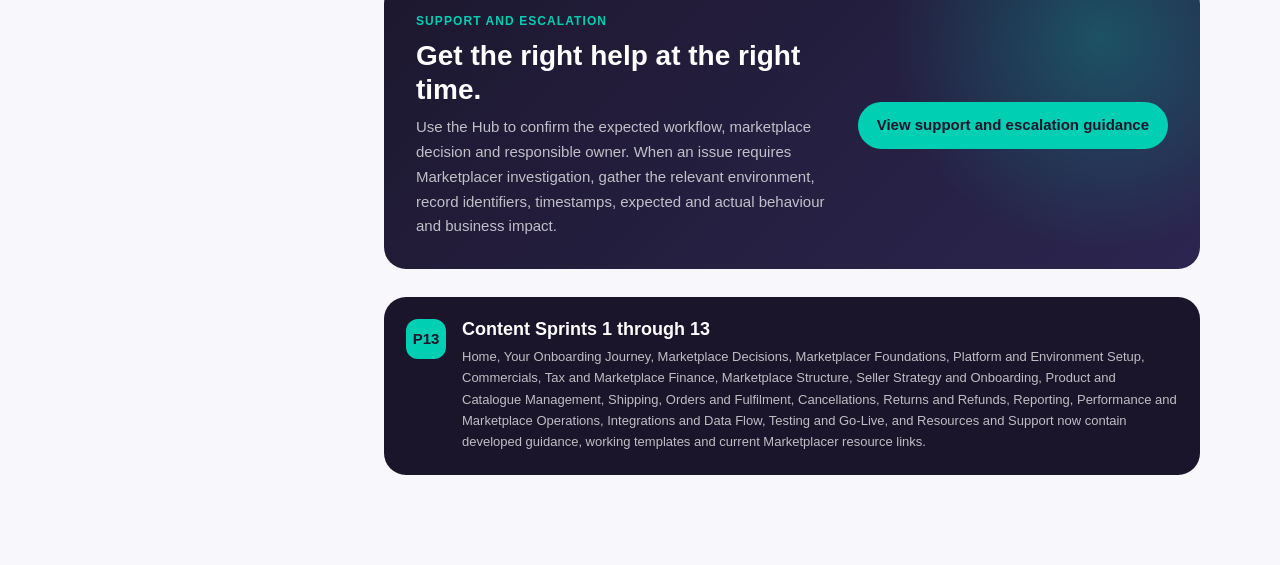
==== commit 34dcbf21: "Content/sprint 13 resources support (#15) * Add Sprint 13 resources and support content  * Add Sprin" ====
--- a/index.html
+++ b/index.html
@@ -66,6 +66,7 @@
   <script src="js/content-sprint-10.js"></script>
   <script src="js/content-sprint-11.js"></script>
   <script src="js/content-sprint-12.js"></script>
+  <script src="js/content-sprint-13.js"></script>
   <script src="js/app.js"></script>
 </body>
 </html>
--- a/css/styles.css
+++ b/css/styles.css
@@ -656,6 +656,23 @@
   font-size: 13px;
 }
 
+.process-step-labelled {
+  grid-template-columns: minmax(150px, 190px) minmax(0, 1fr);
+  align-items: center;
+  column-gap: 20px;
+}
+
+.process-step-labelled strong {
+  display: block;
+  line-height: 1.35;
+}
+
+.process-step-labelled span {
+  min-width: 0;
+  color: var(--muted);
+  line-height: 1.5;
+}
+
 .card-grid {
   display: grid;
   grid-template-columns: repeat(2, minmax(0, 1fr));
@@ -809,7 +826,7 @@
   margin: 0;
 }
 
-.article-link-list a {
+.marketplacer-articles .article-link-list a {
   display: flex;
   align-items: center;
   justify-content: space-between;
@@ -825,22 +842,36 @@
   transition: border-color .16s ease, background .16s ease, color .16s ease, transform .16s ease;
 }
 
-.article-link-list a::after {
+.marketplacer-articles .article-link-list a::after {
   flex: 0 0 auto;
   color: var(--mint);
   content: "↗";
   font-size: 14px;
 }
 
-.article-link-list a:hover {
+.marketplacer-articles .article-link-list a:hover {
   border-color: var(--mint);
   color: var(--ink);
   background: var(--mint);
   transform: translateY(-1px);
 }
 
-.article-link-list a:hover::after {
-  color: var(--ink);
+.marketplacer-articles .article-link-list a:hover::after {
+  color: var(--ink);
+}
+
+
+.marketplacer-articles .article-link-list a {
+  line-height: 1.35;
+  overflow-wrap: anywhere;
+}
+
+.marketplacer-articles .article-link-list li {
+  display: flex;
+}
+
+.marketplacer-articles .article-link-list li > a {
+  width: 100%;
 }
 
 @media (max-width: 680px) {
@@ -1670,3 +1701,720 @@
     object-position: center left;
   }
 }
+
+@media (max-width: 640px) {
+  .process-step-labelled {
+    grid-template-columns: 1fr;
+    row-gap: 6px;
+  }
+}
+
+.workflow-diagram {
+  margin: 0;
+  overflow-x: auto;
+  white-space: pre;
+  font: 600 13px/1.65 ui-monospace, SFMono-Regular, Menlo, Monaco, Consolas, monospace;
+  color: var(--ink);
+}
+
+
+/* Sprint 12 content presentation components */
+.bullet-list,
+.criteria-list,
+.link-list {
+  margin: 12px 0 22px !important;
+  padding-left: 0 !important;
+  list-style: none;
+}
+
+.bullet-list li,
+.criteria-list li,
+.link-list li {
+  position: relative;
+  padding-left: 22px;
+}
+
+.bullet-list li::before {
+  position: absolute;
+  top: .68em;
+  left: 2px;
+  width: 6px;
+  height: 6px;
+  border-radius: 50%;
+  background: var(--mint-dark);
+  content: "";
+}
+
+.criteria-list li::before {
+  position: absolute;
+  top: .3em;
+  left: 0;
+  color: var(--mint-dark);
+  content: "✓";
+  font-size: 13px;
+  font-weight: 900;
+}
+
+.compact-list li + li { margin-top: 5px; }
+
+.blocker-list li::before {
+  top: .42em;
+  width: 10px;
+  height: 10px;
+  border: 2px solid var(--warning);
+  background: transparent;
+}
+
+.link-list {
+  display: grid;
+  grid-template-columns: repeat(2,minmax(0,1fr));
+  gap: 10px 16px;
+}
+
+.link-list li {
+  margin: 0 !important;
+  padding: 0;
+}
+
+.link-list li::before { content: none; }
+
+.link-list a {
+  display: flex;
+  align-items: center;
+  justify-content: space-between;
+  min-height: 44px;
+  padding: 10px 13px;
+  border: 1px solid var(--line);
+  border-radius: 10px;
+  background: var(--paper);
+  text-decoration: none;
+  font-weight: 700;
+}
+
+.link-list a::after {
+  margin-left: 12px;
+  color: var(--mint-dark);
+  content: "↗";
+}
+
+.workflow-card {
+  margin: 22px 0;
+  padding: 18px 20px;
+  overflow-x: auto;
+  border: 1px solid var(--line);
+  border-radius: var(--radius-md);
+  background: var(--canvas);
+}
+
+.detail-grid {
+  display: grid;
+  grid-template-columns: repeat(3,minmax(0,1fr));
+  gap: 14px;
+  margin: 22px 0;
+}
+
+.detail-grid.detail-grid-two {
+  grid-template-columns: repeat(2, minmax(0, 1fr));
+}
+
+.detail-panel {
+  padding: 18px;
+  border: 1px solid var(--line);
+  border-radius: var(--radius-md);
+  background: var(--paper);
+}
+
+.detail-panel h3 { margin: 0 0 10px; font-size: 16px; }
+.detail-panel ul { margin-bottom: 0 !important; }
+
+.readiness-equation {
+  display: grid;
+  grid-template-columns: minmax(0,1fr) auto minmax(0,1fr) auto minmax(0,1fr) auto minmax(0,1fr);
+  gap: 10px;
+  align-items: stretch;
+  margin: 24px 0;
+}
+
+.readiness-equation article {
+  padding: 17px;
+  border: 1px solid var(--line);
+  border-radius: var(--radius-md);
+  background: var(--paper);
+}
+
+.readiness-equation .equation-result {
+  border-color: rgba(0,171,148,.35);
+  background: linear-gradient(135deg,rgba(0,207,180,.12),#fff 70%);
+}
+
+.equation-kicker,
+.formula-label {
+  display: block;
+  margin-bottom: 7px;
+  color: var(--mint-dark);
+  font-size: 10px;
+  font-weight: 900;
+  letter-spacing: .08em;
+  text-transform: uppercase;
+}
+
+.readiness-equation strong { display:block; font-size:15px; }
+.readiness-equation p { margin:7px 0 0; color:var(--muted); font-size:12px; }
+.equation-symbol { align-self:center; color:var(--muted); font-size:20px; font-weight:800; }
+
+.reconciliation-flow {
+  display: flex;
+  align-items: center;
+  gap: 9px;
+  margin: 22px 0;
+  overflow-x: auto;
+  padding-bottom: 4px;
+}
+
+.reconciliation-flow span {
+  flex: 0 0 auto;
+  padding: 11px 13px;
+  border: 1px solid var(--line);
+  border-radius: 999px;
+  background: var(--paper);
+  font-size: 12px;
+  font-weight: 750;
+}
+
+.reconciliation-flow b { color: var(--mint-dark); }
+
+.formula-grid {
+  display: grid;
+  grid-template-columns: repeat(2,minmax(0,1fr));
+  gap: 16px;
+  margin: 22px 0;
+}
+
+.formula-card {
+  padding: 20px;
+  border: 1px solid var(--line);
+  border-radius: var(--radius-md);
+  background: var(--paper);
+}
+
+.formula-line {
+  display: grid;
+  grid-template-columns: 1fr auto 1fr;
+  gap: 10px;
+  align-items: center;
+  padding: 12px 0;
+  border-top: 1px solid var(--line);
+  border-bottom: 1px solid var(--line);
+  font-size: 13px;
+}
+
+.formula-line b { color: var(--mint-dark); font-size: 18px; }
+.formula-result { margin: 12px 0 8px; font-size: 17px; font-weight: 850; }
+.formula-card p { margin: 0; color: var(--muted); font-size: 12px; }
+
+.control-grid {
+  display: grid;
+  grid-template-columns: repeat(2,minmax(0,1fr));
+  gap: 13px;
+  margin: 18px 0 24px;
+}
+
+.control-grid article {
+  padding: 16px 17px;
+  border: 1px solid var(--line);
+  border-radius: var(--radius-md);
+  background: var(--paper);
+}
+
+.control-grid strong { display:block; margin-bottom:5px; }
+.control-grid p { margin:0; color:var(--muted); font-size:13px; }
+
+@media (max-width: 900px) {
+  .readiness-equation { grid-template-columns: 1fr; }
+  .equation-symbol { justify-self:center; transform:rotate(90deg); }
+  .detail-grid:not(.detail-grid-two) { grid-template-columns: 1fr; }
+  .formula-grid { grid-template-columns: 1fr; }
+}
+
+@media (max-width: 720px) {
+  .detail-grid.detail-grid-two { grid-template-columns: 1fr; }
+}
+
+@media (max-width: 640px) {
+  .link-list,
+  .control-grid { grid-template-columns: 1fr; }
+}
+
+
+/* Sprint 13: Resources and Support components */
+.resource-journey {
+  display: grid;
+  grid-template-columns: repeat(7, minmax(120px, 1fr));
+  gap: 12px;
+  margin: 24px 0;
+  overflow-x: auto;
+  padding: 2px 2px 10px;
+}
+
+.resource-stage {
+  position: relative;
+  min-width: 138px;
+  padding: 18px 16px;
+  border: 1px solid var(--line);
+  border-radius: var(--radius-md);
+  background: var(--paper);
+  box-shadow: var(--shadow-sm);
+}
+
+.resource-stage:not(:last-child)::after {
+  position: absolute;
+  top: 31px;
+  right: -10px;
+  z-index: 2;
+  color: var(--mint-dark);
+  content: "→";
+  font-weight: 900;
+}
+
+.resource-stage > span {
+  width: 26px;
+  height: 26px;
+  display: grid;
+  place-items: center;
+  margin-bottom: 12px;
+  border-radius: 50%;
+  color: var(--ink);
+  background: var(--mint);
+  font-size: 11px;
+  font-weight: 900;
+}
+
+.resource-stage strong { display: block; color: var(--ink); font-size: 14px; }
+.resource-stage p { margin: 6px 0 0; color: var(--muted); font-size: 12px; line-height: 1.5; }
+
+.resource-library-grid,
+.official-resource-grid,
+.request-card-grid,
+.evidence-grid,
+.support-specialist-grid,
+.comparison-grid,
+.training-principles-grid {
+  display: grid;
+  grid-template-columns: repeat(2, minmax(0, 1fr));
+  gap: 16px;
+  margin: 24px 0;
+}
+
+.resource-card,
+.official-resource-card,
+.request-card,
+.evidence-grid article,
+.support-specialist-grid article,
+.comparison-card {
+  min-width: 0;
+  padding: 20px;
+  border: 1px solid var(--line);
+  border-radius: var(--radius-md);
+  background: var(--paper);
+  box-shadow: var(--shadow-sm);
+}
+
+.resource-card {
+  display: flex;
+  flex-direction: column;
+}
+
+.resource-card-top,
+.official-resource-card-top,
+.copy-template-heading {
+  display: flex;
+  align-items: center;
+  justify-content: space-between;
+  gap: 12px;
+}
+
+.resource-tag,
+.file-badge,
+.resource-status,
+.request-card > span,
+.comparison-card > span {
+  display: inline-flex;
+  align-items: center;
+  width: fit-content;
+  padding: 4px 8px;
+  border-radius: 999px;
+  font-size: 10px;
+  font-weight: 850;
+  letter-spacing: .04em;
+  text-transform: uppercase;
+}
+
+.resource-tag { color: #246257; background: #dff8f1; }
+.file-badge { color: #2f4e80; background: #e3edff; }
+.resource-status { color: #5b416f; background: #eee8f8; }
+.request-card > span { color: #2f4e80; background: #e3edff; }
+
+.resource-card h3,
+.official-resource-card h3,
+.request-card h3,
+.evidence-grid h3,
+.support-specialist-grid h3 {
+  margin: 14px 0 8px;
+  color: var(--ink);
+  font-size: 17px;
+}
+
+.resource-card > p,
+.official-resource-card > p,
+.request-card > p {
+  margin: 0;
+  color: var(--muted);
+  font-size: 13px;
+}
+
+.resource-meta {
+  display: grid;
+  gap: 8px;
+  margin: 16px 0 0;
+}
+
+.resource-meta div {
+  display: grid;
+  grid-template-columns: 96px minmax(0, 1fr);
+  gap: 10px;
+}
+
+.resource-meta dt { color: var(--muted); font-size: 11px; font-weight: 750; }
+.resource-meta dd { margin: 0; color: var(--ink); font-size: 12px; font-weight: 700; }
+.resource-note { margin-top: 14px !important; padding-top: 12px; border-top: 1px solid var(--line); }
+
+.resource-actions {
+  display: flex;
+  flex-wrap: wrap;
+  gap: 9px;
+  margin-top: auto;
+  padding-top: 18px;
+}
+
+.standalone-actions { margin: 22px 0; padding-top: 0; }
+
+.resource-action {
+  display: inline-flex;
+  align-items: center;
+  justify-content: center;
+  min-height: 40px;
+  padding: 9px 13px;
+  border: 1px solid var(--mint-dark);
+  border-radius: 9px;
+  color: var(--ink);
+  background: var(--mint);
+  font-size: 12px;
+  font-weight: 850;
+  line-height: 1.25;
+  text-decoration: none;
+}
+
+.resource-action:hover { color: var(--paper); background: var(--mint-dark); }
+.resource-action.secondary { border-color: var(--line-strong); background: var(--paper); }
+.resource-action.secondary:hover { border-color: var(--ink); color: var(--paper); background: var(--ink); }
+
+.official-resource-card {
+  display: flex;
+  flex-direction: column;
+}
+
+.official-resource-card .resource-action { align-self: flex-start; margin-top: auto; padding-top: 9px; }
+
+.source-map {
+  display: grid;
+  grid-template-columns: repeat(2, minmax(0, 1fr));
+  gap: 14px;
+  margin: 24px 0;
+}
+
+.source-map article {
+  padding: 18px 20px;
+  border: 1px solid var(--line);
+  border-left: 4px solid var(--mint-dark);
+  border-radius: var(--radius-md);
+  background: var(--paper);
+}
+
+.source-map span { display: block; color: var(--muted); font-size: 12px; }
+.source-map strong { display: block; margin-top: 4px; color: var(--ink); font-size: 16px; }
+.source-map p { margin: 6px 0 0; color: var(--muted); font-size: 12px; }
+
+.resource-equation {
+  display: flex;
+  align-items: stretch;
+  gap: 9px;
+  margin: 24px 0;
+  overflow-x: auto;
+}
+
+.resource-equation span {
+  flex: 0 0 auto;
+  min-width: 132px;
+  display: grid;
+  place-items: center;
+  padding: 14px 16px;
+  border: 1px solid var(--line);
+  border-radius: var(--radius-md);
+  color: var(--ink);
+  background: var(--paper);
+  font-size: 13px;
+  font-weight: 800;
+  text-align: center;
+}
+
+.resource-equation b { align-self: center; color: var(--mint-dark); font-size: 20px; }
+.resource-equation .resource-equation-result { border-color: rgba(0,171,148,.4); background: rgba(0,207,180,.1); }
+
+.request-card { border-top: 4px solid var(--blue); }
+.request-card:nth-child(2) { border-top-color: var(--danger); }
+.request-card:nth-child(3) { border-top-color: var(--violet); }
+.request-card:nth-child(4) { border-top-color: var(--mint-dark); }
+
+.copy-template {
+  margin: 24px 0;
+  overflow: hidden;
+  border: 1px solid var(--line);
+  border-radius: var(--radius-md);
+  background: var(--paper);
+  box-shadow: var(--shadow-sm);
+}
+
+.copy-template-heading {
+  padding: 14px 18px;
+  color: var(--paper);
+  background: var(--ink);
+}
+
+.copy-template-heading span { color: rgba(255,255,255,.7); font-size: 11px; }
+.copy-template pre {
+  margin: 0;
+  padding: 20px;
+  overflow-x: auto;
+  color: var(--ink);
+  background: var(--canvas);
+  font-family: ui-monospace, SFMono-Regular, Menlo, Consolas, monospace;
+  font-size: 12px;
+  line-height: 1.7;
+  white-space: pre-wrap;
+}
+.copy-template.compact pre { padding-block: 16px; }
+
+.comparison-card.poor { border-left: 5px solid var(--danger); }
+.comparison-card.actionable { border-left: 5px solid var(--success); }
+.comparison-card.poor > span { color: #7e2433; background: #ffe2e6; }
+.comparison-card.actionable > span { color: #246257; background: #dff8f1; }
+.comparison-card p { margin: 12px 0 0; }
+
+.evidence-grid article ul,
+.support-specialist-grid article ul { margin-bottom: 0; }
+
+.training-principles-grid { grid-template-columns: repeat(3, minmax(0, 1fr)); }
+
+@media (max-width: 1000px) {
+  .resource-journey { grid-template-columns: repeat(7, minmax(145px, 1fr)); }
+}
+
+@media (max-width: 760px) {
+  .resource-library-grid,
+  .official-resource-grid,
+  .request-card-grid,
+  .evidence-grid,
+  .support-specialist-grid,
+  .comparison-grid,
+  .source-map,
+  .training-principles-grid { grid-template-columns: 1fr; }
+
+  .resource-meta div { grid-template-columns: 1fr; gap: 2px; }
+}
+
+/* Sprint 13 review refinements */
+.source-map-link {
+  display: inline-flex;
+  margin-top: 12px;
+  color: var(--mint-dark);
+  font-size: 12px;
+  font-weight: 850;
+  text-decoration: none;
+}
+
+.source-map-link:hover { text-decoration: underline; }
+
+.walkthrough-groups {
+  display: grid;
+  gap: 16px;
+  margin: 22px 0;
+}
+
+.walkthrough-group {
+  overflow: hidden;
+  border: 1px solid var(--line);
+  border-radius: var(--radius-md);
+  background: var(--paper);
+  box-shadow: var(--shadow-sm);
+}
+
+.walkthrough-group summary {
+  display: flex;
+  align-items: center;
+  justify-content: space-between;
+  gap: 16px;
+  padding: 17px 20px;
+  color: var(--ink);
+  background: var(--canvas);
+  cursor: pointer;
+  font-size: 15px;
+  font-weight: 850;
+  list-style: none;
+}
+
+.walkthrough-group summary::-webkit-details-marker { display: none; }
+.walkthrough-group summary::after {
+  content: "+";
+  flex: 0 0 auto;
+  color: var(--mint-dark);
+  font-size: 20px;
+  line-height: 1;
+}
+.walkthrough-group[open] summary::after { content: "−"; }
+.walkthrough-group summary small {
+  margin-left: auto;
+  color: var(--muted);
+  font-size: 11px;
+  font-weight: 750;
+}
+
+.walkthrough-links {
+  display: grid;
+  grid-template-columns: repeat(2, minmax(0, 1fr));
+  gap: 10px;
+  padding: 16px;
+}
+
+.walkthrough-link {
+  display: flex;
+  align-items: center;
+  justify-content: space-between;
+  gap: 14px;
+  min-width: 0;
+  padding: 13px 14px;
+  border: 1px solid var(--line);
+  border-radius: 10px;
+  color: var(--ink);
+  background: var(--paper);
+  text-decoration: none;
+}
+
+.walkthrough-link span {
+  min-width: 0;
+  font-size: 13px;
+  font-weight: 750;
+}
+
+.walkthrough-link strong {
+  flex: 0 0 auto;
+  color: var(--mint-dark);
+  font-size: 10px;
+  font-weight: 900;
+  letter-spacing: .03em;
+  text-transform: uppercase;
+}
+
+.walkthrough-link:hover {
+  border-color: var(--mint-dark);
+  background: rgba(0, 207, 180, .06);
+}
+
+.status-resource-card,
+.incident-status-action {
+  display: flex;
+  align-items: center;
+  justify-content: space-between;
+  gap: 24px;
+  margin: 24px 0;
+  padding: 22px;
+  border: 1px solid rgba(0, 171, 148, .35);
+  border-radius: var(--radius-md);
+  background: linear-gradient(135deg, rgba(0, 207, 180, .11), rgba(255, 255, 255, .95));
+  box-shadow: var(--shadow-sm);
+}
+
+.status-resource-card h3 {
+  margin: 10px 0 6px;
+  color: var(--ink);
+  font-size: 21px;
+}
+
+.status-resource-card p {
+  max-width: 760px;
+  margin: 0;
+  color: var(--muted);
+  font-size: 13px;
+  line-height: 1.6;
+}
+
+.incident-status-action strong,
+.incident-status-action span { display: block; }
+.incident-status-action strong { color: var(--ink); font-size: 14px; }
+.incident-status-action span { margin-top: 5px; color: var(--muted); font-size: 12px; }
+.status-resource-card .resource-action,
+.incident-status-action .resource-action { flex: 0 0 auto; }
+
+@media (max-width: 760px) {
+  .walkthrough-links { grid-template-columns: 1fr; }
+  .walkthrough-group summary { align-items: flex-start; }
+  .walkthrough-group summary small { margin-left: 0; }
+  .status-resource-card,
+  .incident-status-action { align-items: stretch; flex-direction: column; }
+  .status-resource-card .resource-action,
+  .incident-status-action .resource-action { width: 100%; }
+}
+
+.contextual-walkthroughs {
+  display: grid;
+  grid-template-columns: repeat(2, minmax(0, 1fr));
+  gap: 10px;
+  margin: 22px 0;
+  padding: 16px;
+  border: 1px solid var(--line);
+  border-radius: var(--radius-md);
+  background: var(--canvas);
+}
+
+.contextual-walkthroughs h3 {
+  grid-column: 1 / -1;
+  margin: 0 0 2px;
+  font-size: 15px;
+}
+
+.contextual-walkthrough-link {
+  display: flex;
+  align-items: center;
+  justify-content: space-between;
+  gap: 12px;
+  padding: 12px 14px;
+  border: 1px solid var(--line);
+  border-radius: 10px;
+  color: var(--ink);
+  background: var(--paper);
+  text-decoration: none;
+}
+
+.contextual-walkthrough-link span { font-size: 13px; font-weight: 750; }
+.contextual-walkthrough-link strong {
+  flex: 0 0 auto;
+  color: var(--mint-dark);
+  font-size: 10px;
+  font-weight: 900;
+  letter-spacing: .03em;
+  text-transform: uppercase;
+}
+.contextual-walkthrough-link:hover { border-color: var(--mint-dark); background: rgba(0,207,180,.06); }
+
+@media (max-width: 760px) {
+  .contextual-walkthroughs { grid-template-columns: 1fr; }
+}
